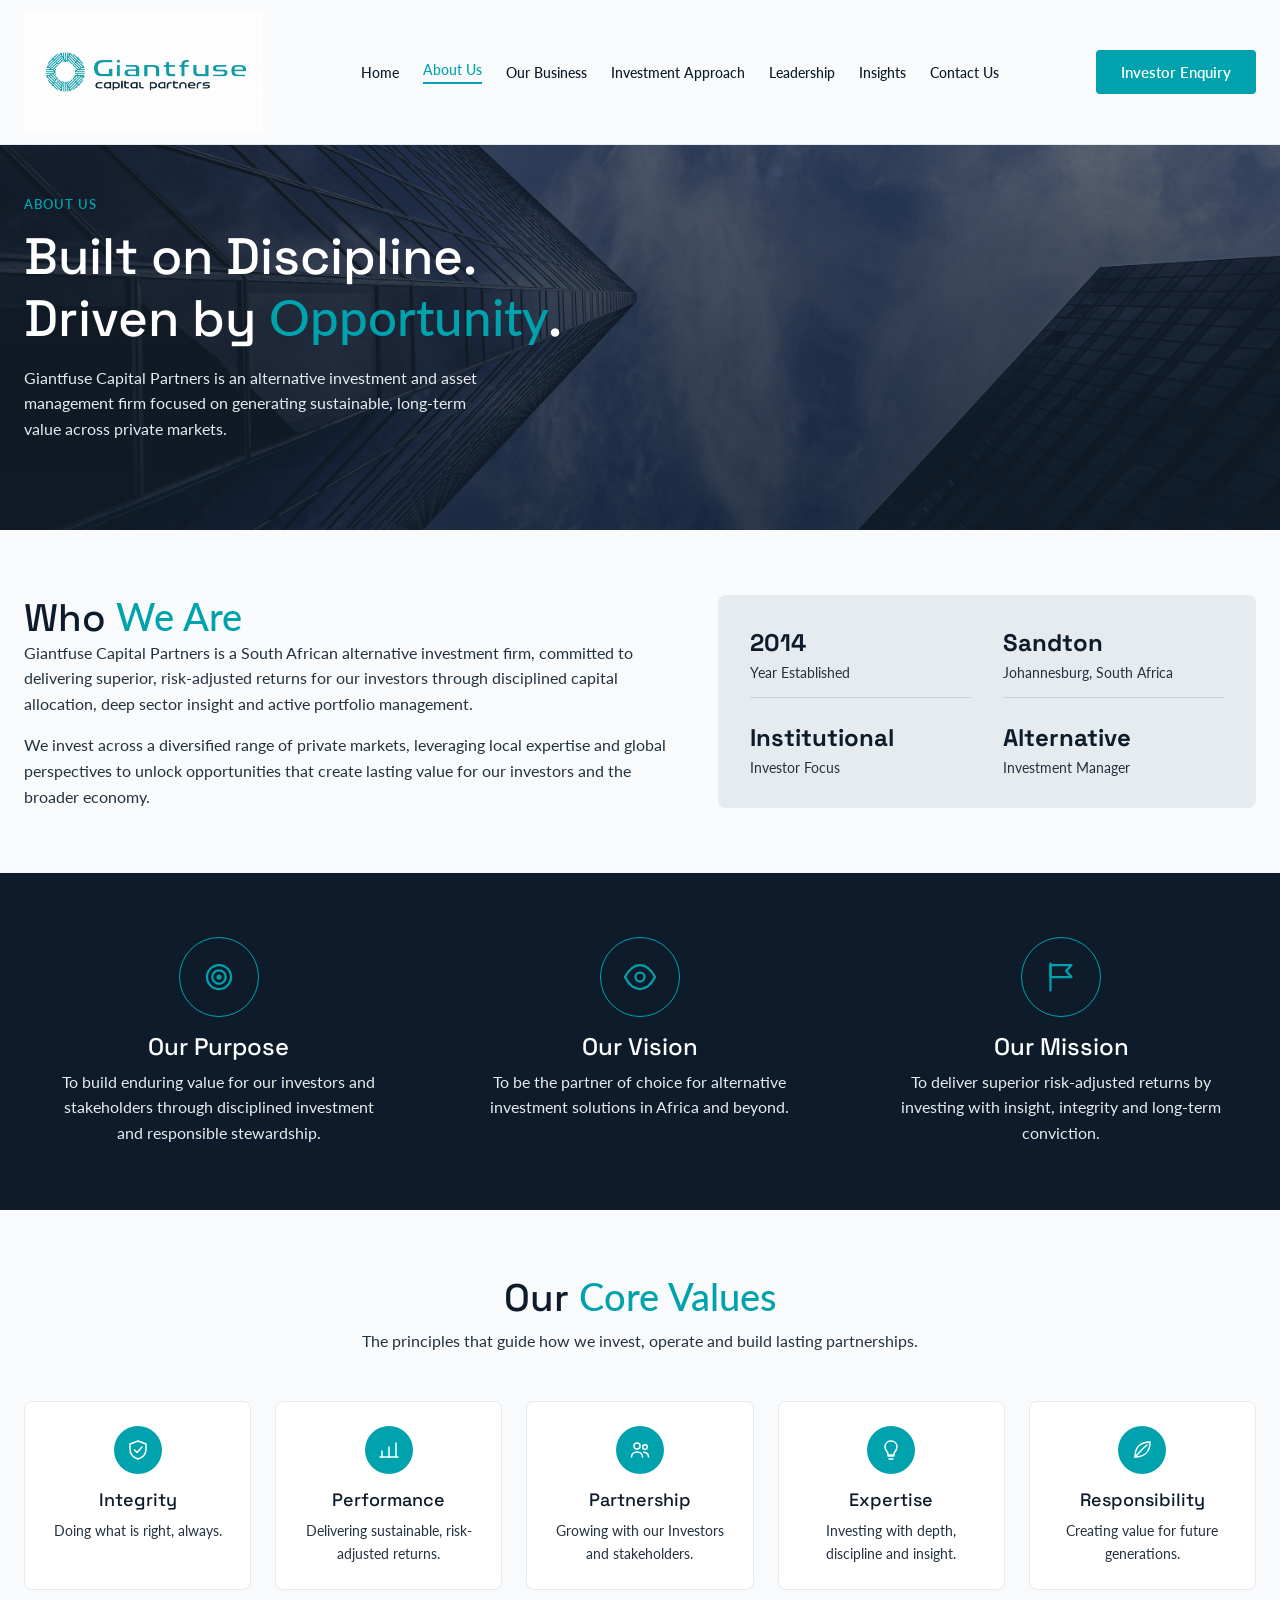
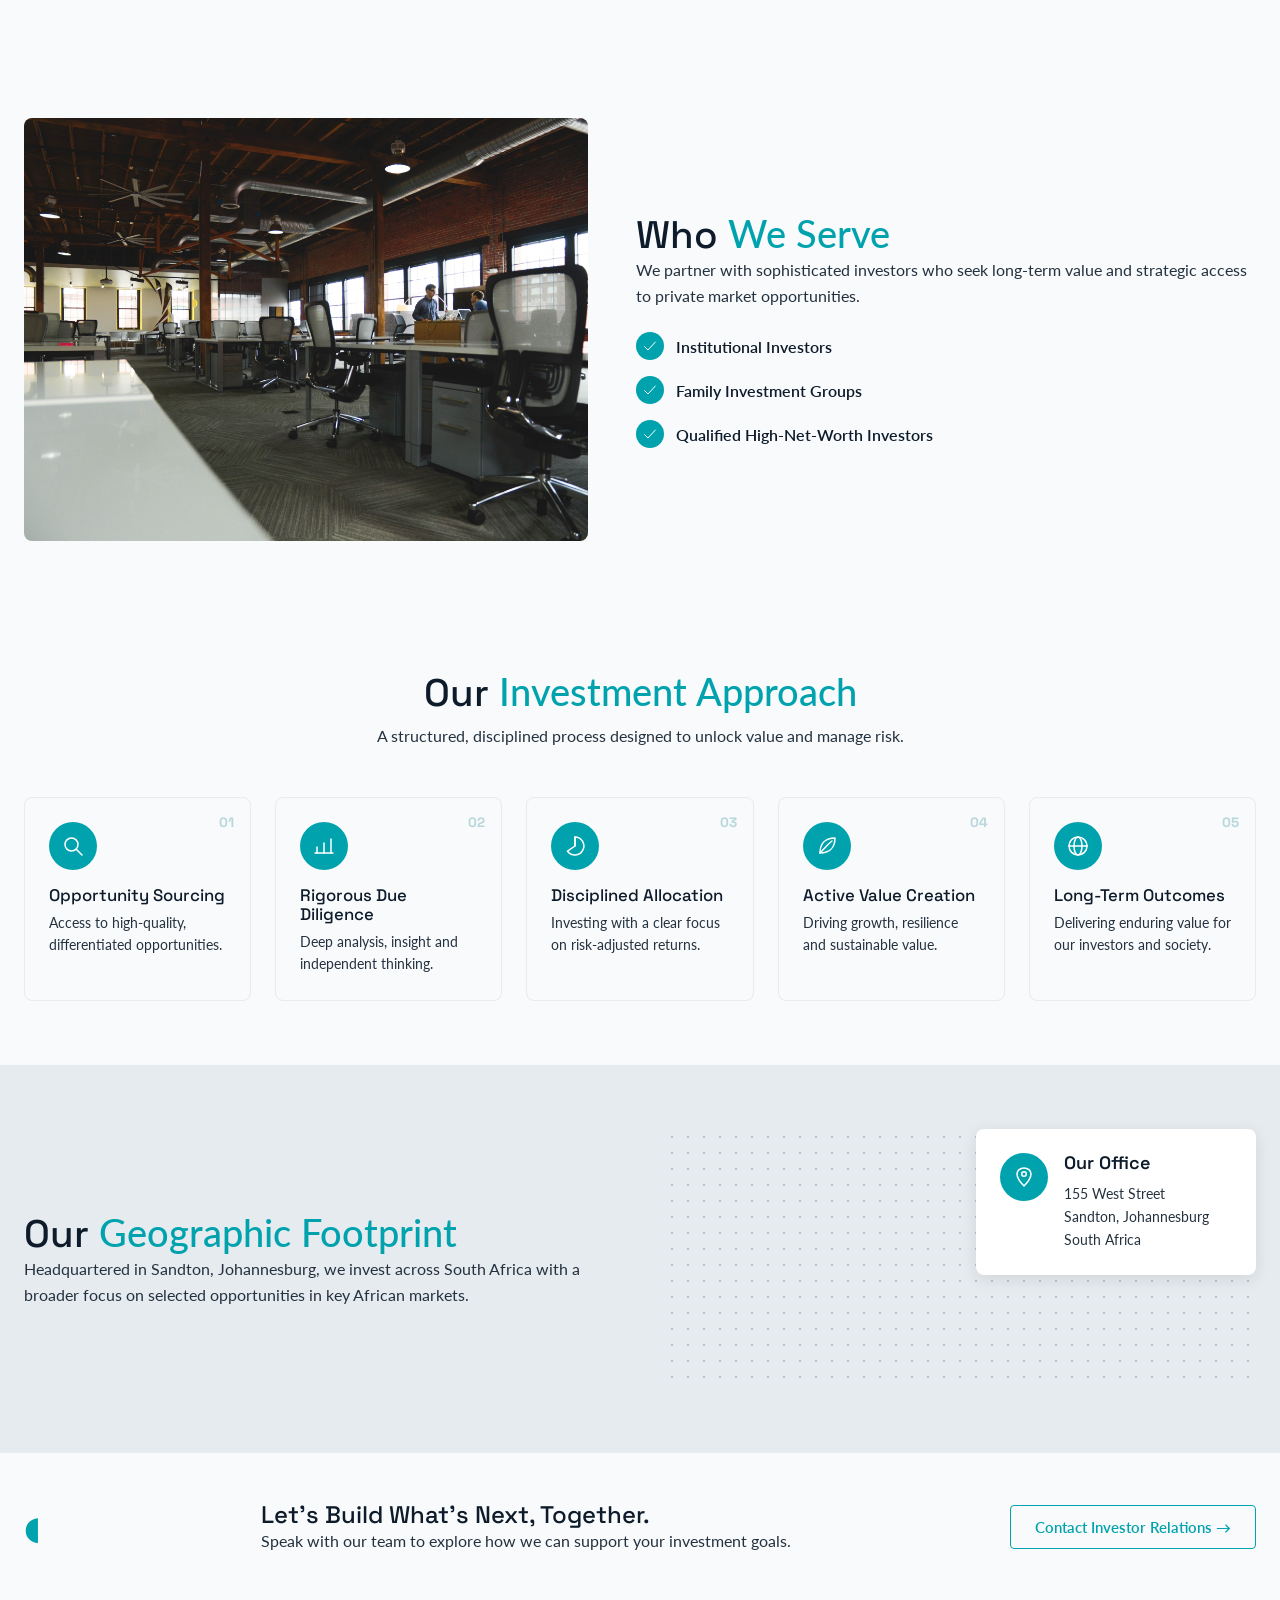
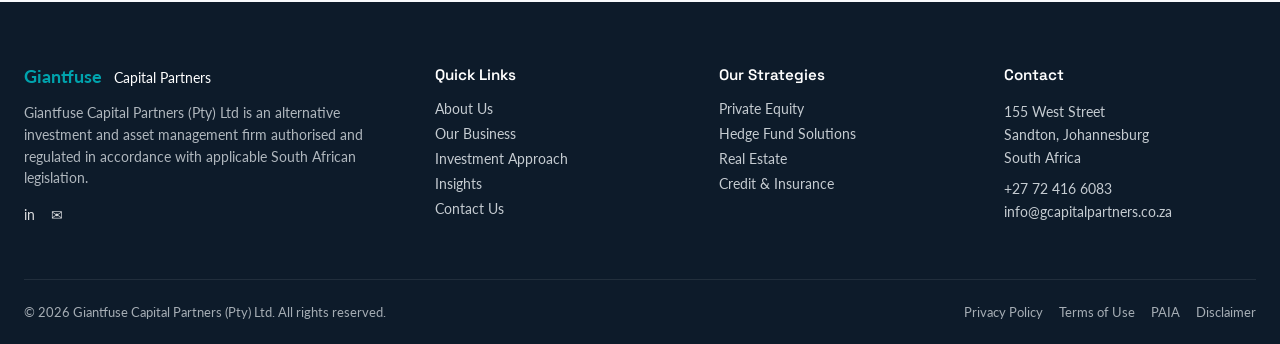
==== about.html @ a6eea16d "feat: add favicon to Home and About pages Uses the existing brand icon mark (docs/assets/favicon.png" ====
<!doctype html>
<html lang="en">
<head>
  <meta charset="UTF-8">
  <meta name="viewport" content="width=device-width, initial-scale=1.0">
  <title>About Us | Giantfuse Capital Partners</title>
  <link rel="icon" type="image/png" href="assets/images/icons/favicon.png">
  <link rel="preconnect" href="https://fonts.googleapis.com">
  <link rel="preconnect" href="https://fonts.gstatic.com" crossorigin>
  <link href="https://fonts.googleapis.com/css2?family=Space+Grotesk:wght@400;500;600;700&family=Lato:wght@300;400;500;700&display=swap" rel="stylesheet">
  <link rel="stylesheet" href="assets/css/global.css">
  <link rel="stylesheet" href="assets/css/typography.css">
  <link rel="stylesheet" href="assets/css/navigation.css">
  <link rel="stylesheet" href="assets/css/footer.css">
  <link rel="stylesheet" href="assets/css/components.css">
  <link rel="stylesheet" href="assets/css/animationa.css">
  <link rel="stylesheet" href="assets/css/pages/about.css">
</head>
<body>
  <div data-include="navbar"></div>

  <section class="hero hero-banner" data-reveal>
    <div class="hero-media">
      <img src="assets/images/pexels-ekam-juneja-61080223-9516077.jpg" alt="Glass office towers viewed from below" loading="eager">
    </div>
    <div class="hero-overlay"></div>
    <div class="hero-copy">
      <span class="eyebrow">About Us</span>
      <h1>Built on Discipline.<br>Driven by <span class="text-teal">Opportunity</span>.</h1>
      <p>Giantfuse Capital Partners is an alternative investment and asset management firm focused on generating sustainable, long-term value across private markets.</p>
    </div>
  </section>

  <main>
    <section class="section" data-reveal>
      <div class="container about-who-we-are">
        <div>
          <h2>Who <span class="text-teal">We Are</span></h2>
          <p>Giantfuse Capital Partners is a South African alternative investment firm, committed to delivering superior, risk-adjusted returns for our investors through disciplined capital allocation, deep sector insight and active portfolio management.</p>
          <p>We invest across a diversified range of private markets, leveraging local expertise and global perspectives to unlock opportunities that create lasting value for our investors and the broader economy.</p>
        </div>
        <div class="stat-box">
          <div class="stat-box-item"><strong>2014</strong><span>Year Established</span></div>
          <div class="stat-box-item"><strong>Sandton</strong><span>Johannesburg, South Africa</span></div>
          <div class="stat-box-item"><strong>Institutional</strong><span>Investor Focus</span></div>
          <div class="stat-box-item"><strong>Alternative</strong><span>Investment Manager</span></div>
        </div>
      </div>
    </section>

    <section class="purpose-band" data-reveal>
      <div class="container purpose-grid">
        <div class="purpose-item">
          <div class="icon-badge icon-badge-outline"><svg viewBox="0 0 24 24" fill="none" stroke="currentColor" stroke-width="1.5" stroke-linecap="round" stroke-linejoin="round" aria-hidden="true"><circle cx="12" cy="12" r="8"/><circle cx="12" cy="12" r="4.5"/><circle cx="12" cy="12" r="1"/></svg></div>
          <h3>Our Purpose</h3>
          <p>To build enduring value for our investors and stakeholders through disciplined investment and responsible stewardship.</p>
        </div>
        <div class="purpose-item">
          <div class="icon-badge icon-badge-outline"><svg viewBox="0 0 24 24" fill="none" stroke="currentColor" stroke-width="1.5" stroke-linecap="round" stroke-linejoin="round" aria-hidden="true"><path d="M2 12 C5 6 9 4 12 4 C15 4 19 6 22 12 C19 18 15 20 12 20 C9 20 5 18 2 12 Z"/><circle cx="12" cy="12" r="3"/></svg></div>
          <h3>Our Vision</h3>
          <p>To be the partner of choice for alternative investment solutions in Africa and beyond.</p>
        </div>
        <div class="purpose-item">
          <div class="icon-badge icon-badge-outline"><svg viewBox="0 0 24 24" fill="none" stroke="currentColor" stroke-width="1.5" stroke-linecap="round" stroke-linejoin="round" aria-hidden="true"><line x1="5" y1="3" x2="5" y2="21"/><path d="M5 4 L19 4 L15.5 8 L19 12 L5 12 Z"/></svg></div>
          <h3>Our Mission</h3>
          <p>To deliver superior risk-adjusted returns by investing with insight, integrity and long-term conviction.</p>
        </div>
      </div>
    </section>

    <section class="section" data-reveal>
      <div class="container">
        <div class="section-heading">
          <h2>Our <span class="text-teal">Core Values</span></h2>
          <p>The principles that guide how we invest, operate and build lasting partnerships.</p>
        </div>
        <div class="grid-5">
          <div class="value-card">
            <div class="icon-badge"><svg viewBox="0 0 24 24" fill="none" stroke="currentColor" stroke-width="1.5" stroke-linecap="round" stroke-linejoin="round" aria-hidden="true"><path d="M12 3 L20 6 V11 C20 16 16.5 19.5 12 21 C7.5 19.5 4 16 4 11 V6 Z"/><path d="M8.5 12 L11 14.5 L16 9"/></svg></div>
            <h3>Integrity</h3>
            <p>Doing what is right, always.</p>
          </div>
          <div class="value-card">
            <div class="icon-badge"><svg viewBox="0 0 24 24" fill="none" stroke="currentColor" stroke-width="1.5" stroke-linecap="round" stroke-linejoin="round" aria-hidden="true"><line x1="5" y1="19" x2="5" y2="13"/><line x1="12" y1="19" x2="12" y2="9"/><line x1="19" y1="19" x2="19" y2="5"/><line x1="3" y1="19" x2="21" y2="19"/></svg></div>
            <h3>Performance</h3>
            <p>Delivering sustainable, risk-adjusted returns.</p>
          </div>
          <div class="value-card">
            <div class="icon-badge"><svg viewBox="0 0 24 24" fill="none" stroke="currentColor" stroke-width="1.5" stroke-linecap="round" stroke-linejoin="round" aria-hidden="true"><circle cx="9" cy="8" r="3"/><path d="M3.5 19c0-3 2.5-5 5.5-5s5.5 2 5.5 5"/><circle cx="17" cy="9" r="2.3"/><path d="M15.8 14.2c2.6.2 4.7 2.1 4.7 4.8"/></svg></div>
            <h3>Partnership</h3>
            <p>Growing with our Investors and stakeholders.</p>
          </div>
          <div class="value-card">
            <div class="icon-badge"><svg viewBox="0 0 24 24" fill="none" stroke="currentColor" stroke-width="1.5" stroke-linecap="round" stroke-linejoin="round" aria-hidden="true"><path d="M9 18 L15 18"/><path d="M10 21 L14 21"/><path d="M12 3 C8 3 6 6 6 9 C6 11.5 7.2 13 8.5 14.5 C9 15 9 16 9 17 L15 17 C15 16 15 15 15.5 14.5 C16.8 13 18 11.5 18 9 C18 6 16 3 12 3 Z"/></svg></div>
            <h3>Expertise</h3>
            <p>Investing with depth, discipline and insight.</p>
          </div>
          <div class="value-card">
            <div class="icon-badge"><svg viewBox="0 0 24 24" fill="none" stroke="currentColor" stroke-width="1.5" stroke-linecap="round" stroke-linejoin="round" aria-hidden="true"><path d="M5 19 C5 10 10 4 20 4 C20 14 14 19 5 19 Z"/><path d="M5 19 C9 15 12 11 17 7"/></svg></div>
            <h3>Responsibility</h3>
            <p>Creating value for future generations.</p>
          </div>
        </div>
      </div>
    </section>

    <section class="section" data-reveal>
      <div class="container about-who-we-serve">
        <div class="about-image">
          <img src="assets/images/office/pexels-startup-stock-photos-7070.jpg" alt="Boardroom overlooking the city skyline" loading="lazy">
        </div>
        <div>
          <h2>Who <span class="text-teal">We Serve</span></h2>
          <p>We partner with sophisticated investors who seek long-term value and strategic access to private market opportunities.</p>
          <ul class="checklist">
            <li><span class="icon-badge"><svg viewBox="0 0 24 24" fill="none" stroke="currentColor" stroke-width="1.5" stroke-linecap="round" stroke-linejoin="round" aria-hidden="true"><polyline points="4,13 9,18 20,6"/></svg></span>Institutional Investors</li>
            <li><span class="icon-badge"><svg viewBox="0 0 24 24" fill="none" stroke="currentColor" stroke-width="1.5" stroke-linecap="round" stroke-linejoin="round" aria-hidden="true"><polyline points="4,13 9,18 20,6"/></svg></span>Family Investment Groups</li>
            <li><span class="icon-badge"><svg viewBox="0 0 24 24" fill="none" stroke="currentColor" stroke-width="1.5" stroke-linecap="round" stroke-linejoin="round" aria-hidden="true"><polyline points="4,13 9,18 20,6"/></svg></span>Qualified High-Net-Worth Investors</li>
          </ul>
        </div>
      </div>
    </section>

    <section class="section" data-reveal>
      <div class="container">
        <div class="section-heading">
          <h2>Our <span class="text-teal">Investment Approach</span></h2>
          <p>A structured, disciplined process designed to unlock value and manage risk.</p>
        </div>
        <div class="grid-5">
          <div class="approach-step">
            <span class="approach-number">01</span>
            <div class="icon-badge"><svg viewBox="0 0 24 24" fill="none" stroke="currentColor" stroke-width="1.5" stroke-linecap="round" stroke-linejoin="round" aria-hidden="true"><circle cx="10.5" cy="10.5" r="6.5"/><line x1="15.5" y1="15.5" x2="21" y2="21"/></svg></div>
            <h3>Opportunity Sourcing</h3>
            <p>Access to high-quality, differentiated opportunities.</p>
          </div>
          <div class="approach-step">
            <span class="approach-number">02</span>
            <div class="icon-badge"><svg viewBox="0 0 24 24" fill="none" stroke="currentColor" stroke-width="1.5" stroke-linecap="round" stroke-linejoin="round" aria-hidden="true"><line x1="5" y1="19" x2="5" y2="13"/><line x1="12" y1="19" x2="12" y2="9"/><line x1="19" y1="19" x2="19" y2="5"/><line x1="3" y1="19" x2="21" y2="19"/></svg></div>
            <h3>Rigorous Due Diligence</h3>
            <p>Deep analysis, insight and independent thinking.</p>
          </div>
          <div class="approach-step">
            <span class="approach-number">03</span>
            <div class="icon-badge"><svg viewBox="0 0 24 24" fill="none" stroke="currentColor" stroke-width="1.5" stroke-linecap="round" stroke-linejoin="round" aria-hidden="true"><path d="M12 3 A9 9 0 1 1 4.5 17.2 L12 12 Z"/><line x1="12" y1="3" x2="12" y2="12"/></svg></div>
            <h3>Disciplined Allocation</h3>
            <p>Investing with a clear focus on risk-adjusted returns.</p>
          </div>
          <div class="approach-step">
            <span class="approach-number">04</span>
            <div class="icon-badge"><svg viewBox="0 0 24 24" fill="none" stroke="currentColor" stroke-width="1.5" stroke-linecap="round" stroke-linejoin="round" aria-hidden="true"><path d="M5 19 C5 10 10 4 20 4 C20 14 14 19 5 19 Z"/><path d="M5 19 C9 15 12 11 17 7"/></svg></div>
            <h3>Active Value Creation</h3>
            <p>Driving growth, resilience and sustainable value.</p>
          </div>
          <div class="approach-step">
            <span class="approach-number">05</span>
            <div class="icon-badge"><svg viewBox="0 0 24 24" fill="none" stroke="currentColor" stroke-width="1.5" stroke-linecap="round" stroke-linejoin="round" aria-hidden="true"><circle cx="12" cy="12" r="9"/><ellipse cx="12" cy="12" rx="4" ry="9"/><line x1="3" y1="12" x2="21" y2="12"/></svg></div>
            <h3>Long-Term Outcomes</h3>
            <p>Delivering enduring value for our investors and society.</p>
          </div>
        </div>
      </div>
    </section>

    <section class="section geo-footprint" data-reveal>
      <div class="container geo-grid">
        <div>
          <h2>Our <span class="text-teal">Geographic Footprint</span></h2>
          <p>Headquartered in Sandton, Johannesburg, we invest across South Africa with a broader focus on selected opportunities in key African markets.</p>
        </div>
        <div class="geo-visual">
          <div class="geo-dots" aria-hidden="true"></div>
          <div class="office-card">
            <div class="icon-badge"><svg viewBox="0 0 24 24" fill="none" stroke="currentColor" stroke-width="1.5" stroke-linecap="round" stroke-linejoin="round" aria-hidden="true"><path d="M12 21 C12 21 5 14 5 9 C5 5.5 8.1 3 12 3 C15.9 3 19 5.5 19 9 C19 14 12 21 12 21 Z"/><circle cx="12" cy="9" r="2.3"/></svg></div>
            <div>
              <h4>Our Office</h4>
              <p>155 West Street<br>Sandton, Johannesburg<br>South Africa</p>
            </div>
          </div>
        </div>
      </div>
    </section>

    <section class="closing-cta" data-reveal>
      <div class="container closing-cta-inner">
        <div class="closing-cta-mark">&#9686;</div>
        <div>
          <h3>Let's Build What's Next, Together.</h3>
          <p>Speak with our team to explore how we can support your investment goals.</p>
        </div>
        <a href="contact.html" class="btn btn-outline">Contact Investor Relations &rarr;</a>
      </div>
    </section>
  </main>

  <div data-include="footer"></div>

  <script src="assets/js/counters.js"></script>
  <script src="assets/js/scroll-effects.js"></script>
  <script src="assets/js/navigation.js"></script>
  <script src="assets/js/main.js"></script>
</body>
</html>
---- assets/css/global.css ----
:root {
  --color-teal: #00A3AD;
  --color-navy: #0D1B2A;
  --color-slate: #24323F;
  --color-light-gray: #E6EBEF;
  --color-off-white: #F8FAFC;
  --color-gold: #C8A961;
  --color-steel-teal: #5F7F8C;
  --color-sea-glass: #B7D7DB;
  --color-white: #FFFFFF;

  --space-4: 4px;
  --space-8: 8px;
  --space-12: 12px;
  --space-16: 16px;
  --space-24: 24px;
  --space-32: 32px;
  --space-48: 48px;
  --space-64: 64px;
  --space-96: 96px;

  --radius-sm: 4px;
  --radius-md: 8px;
  --radius-full: 999px;

  --navbar-height: 125px;
}

*, *::before, *::after { box-sizing: border-box; }
html, body { margin: 0; padding: 0; }
html {
  scrollbar-width: none;
  -ms-overflow-style: none;
}
html::-webkit-scrollbar { display: none; }
body {
  background: var(--color-off-white);
  color: var(--color-navy);
  -webkit-font-smoothing: antialiased;
  padding-top: var(--navbar-height);
}
img { max-width: 100%; display: block; }
a { color: inherit; text-decoration: none; }
ul { list-style: none; margin: 0; padding: 0; }
button { font: inherit; cursor: pointer; background: none; border: none; }

.container { max-width: 1280px; margin: 0 auto; padding: 0 var(--space-24); }
.section { padding: var(--space-64) 0; }
.text-teal { color: var(--color-teal); }
---- assets/css/typography.css ----
h1, h2, h3, h4 {
  font-family: 'Space Grotesk', sans-serif;
  color: var(--color-navy);
  line-height: 1.15;
  margin: 0;
  font-weight: 500;
}
body, p, a, li, button, input, textarea, span {
  font-family: 'Lato', sans-serif;
}
h1 { font-size: clamp(2.25rem, 4vw, 3.5rem); }
h2 { font-size: clamp(1.75rem, 3vw, 2.5rem); }
h3 { font-size: 1.5rem; }
h4 { font-size: 1.125rem; font-weight: 600; }
p {
  font-size: 1rem;
  line-height: 1.6;
  color: var(--color-slate);
  margin: 0;
}
.eyebrow {
  display: inline-block;
  font-size: 0.8rem;
  letter-spacing: 0.08em;
  text-transform: uppercase;
  color: var(--color-teal);
  font-weight: 600;
}
.section-heading { text-align: center; margin-bottom: var(--space-48); }
.section-heading h2 { margin-bottom: var(--space-8); }
.section-heading p { color: var(--color-slate); }
---- assets/css/navigation.css ----
.navbar {
  position: fixed;
  top: 0;
  left: 0;
  right: 0;
  z-index: 50;
  background: var(--color-off-white);
  border-bottom: 1px solid var(--color-light-gray);
  transition: box-shadow 0.2s ease;
}
.navbar.is-scrolled { box-shadow: 0 2px 8px rgba(13, 27, 42, 0.08); }
.navbar-inner {
  max-width: 1280px;
  margin: 0 auto;
  padding: var(--space-12) var(--space-24);
  display: flex;
  align-items: center;
  justify-content: space-between;
}
.navbar-logo { display: flex; align-items: center; }
.navbar-logo img { height: 120px; width: auto; }
.navbar-links { display: none; align-items: center; gap: var(--space-24); }
@media (min-width: 1025px) { .navbar-links { display: flex; } }
.navbar-links a { font-size: 0.9rem; font-weight: 500; color: var(--color-navy); }
.navbar-links a.active, .navbar-mobile-menu a.active { color: var(--color-teal); }
.navbar-links a.active { border-bottom: 2px solid var(--color-teal); padding-bottom: var(--space-4); }
.navbar-actions { display: flex; align-items: center; gap: var(--space-16); }
.navbar-cta { display: none; }
@media (min-width: 1025px) { .navbar-cta { display: inline-flex; } }
.navbar-toggle { display: inline-flex; font-size: 1.4rem; color: var(--color-navy); }
@media (min-width: 1025px) { .navbar-toggle { display: none; } }
.navbar-mobile-menu { display: none; flex-direction: column; gap: var(--space-16); padding: 0 var(--space-24) var(--space-24); }
.navbar-mobile-menu.is-open { display: flex; }
@media (min-width: 1025px) { .navbar-mobile-menu { display: none !important; } }
---- assets/css/footer.css ----
.site-footer { background: var(--color-navy); color: var(--color-light-gray); padding: var(--space-64) 0 var(--space-24); }
.footer-logo { font-weight: 700; color: var(--color-teal); font-size: 1.1rem; }
.footer-logo span { color: var(--color-white); font-weight: 400; font-size: 0.9rem; margin-left: var(--space-8); }
.footer-grid { display: grid; grid-template-columns: 1fr; gap: var(--space-32); margin-bottom: var(--space-48); }
@media (min-width: 641px) { .footer-grid { grid-template-columns: 1.5fr 1fr 1fr 1fr; } }
.footer-grid h4 { color: var(--color-white); margin-bottom: var(--space-16); font-size: 0.95rem; }
.footer-grid a { display: block; color: var(--color-light-gray); font-size: 0.9rem; margin-bottom: var(--space-8); opacity: 0.85; }
.footer-grid a:hover { color: var(--color-teal); opacity: 1; }
.footer-legal-blurb { font-size: 0.85rem; opacity: 0.75; margin-top: var(--space-16); line-height: 1.6; color: var(--color-light-gray); }
.footer-contact-line { font-size: 0.9rem; opacity: 0.85; color: var(--color-light-gray); margin-bottom: var(--space-8); }
.footer-social { display: flex; gap: var(--space-16); margin-top: var(--space-16); }
.footer-social a { color: var(--color-white); }
.footer-bottom {
  border-top: 1px solid rgba(255, 255, 255, 0.12);
  padding-top: var(--space-24);
  display: flex;
  flex-direction: column;
  gap: var(--space-12);
  font-size: 0.8rem;
  opacity: 0.7;
}
@media (min-width: 641px) { .footer-bottom { flex-direction: row; justify-content: space-between; } }
.footer-bottom-links { display: flex; gap: var(--space-16); flex-wrap: wrap; }
---- assets/css/components.css ----
.btn {
  display: inline-flex;
  align-items: center;
  gap: var(--space-8);
  padding: var(--space-12) var(--space-24);
  border-radius: var(--radius-sm);
  font-weight: 600;
  font-size: 0.95rem;
  border: 1.5px solid transparent;
  transition: background-color 0.2s ease, color 0.2s ease, border-color 0.2s ease;
}
.btn-solid { background: var(--color-teal); color: var(--color-white); }
.btn-solid:hover { background: #00848c; }
.btn-outline { background: transparent; border-color: var(--color-teal); color: var(--color-teal); }
.btn-outline:hover { background: var(--color-teal); color: var(--color-white); }

.icon-badge {
  width: 48px;
  height: 48px;
  border-radius: var(--radius-full);
  background: var(--color-teal);
  color: var(--color-white);
  display: flex;
  align-items: center;
  justify-content: center;
  flex-shrink: 0;
}
.icon-badge svg { width: 24px; height: 24px; }

.card {
  background: var(--color-white);
  border-radius: var(--radius-md);
  overflow: hidden;
  box-shadow: 0 1px 3px rgba(13, 27, 42, 0.08);
}
.card-media {
  height: 160px;
  background: linear-gradient(135deg, var(--color-sea-glass), var(--color-steel-teal));
  display: flex;
  align-items: center;
  justify-content: center;
  color: var(--color-white);
  font-size: 0.75rem;
  letter-spacing: 0.05em;
  text-transform: uppercase;
  text-align: center;
  padding: var(--space-8);
}
.card-body { padding: var(--space-24); }
.strategy-card .icon-badge { margin-top: -32px; border: 3px solid var(--color-white); }
.card h3 { margin: var(--space-16) 0 var(--space-8); }
.card p { margin-bottom: var(--space-16); font-size: 0.9rem; }
.card-link { color: var(--color-teal); font-weight: 600; font-size: 0.9rem; }

.grid-4 { display: grid; grid-template-columns: 1fr; gap: var(--space-24); }
@media (min-width: 641px) { .grid-4 { grid-template-columns: repeat(2, 1fr); } }
@media (min-width: 1025px) { .grid-4 { grid-template-columns: repeat(4, 1fr); } }

.icon-badge-outline { background: transparent; color: var(--color-teal); border: 1.5px solid var(--color-teal); }
.stat-tile { text-align: center; display: flex; flex-direction: column; align-items: center; }
.stat-tile .stat-value { font-family: 'Space Grotesk', sans-serif; font-size: 2rem; color: var(--color-navy); margin-top: var(--space-16); }
.stat-tile .stat-label { font-size: 0.85rem; color: var(--color-slate); margin-top: var(--space-4); }
.stats-disclaimer { text-align: center; font-size: 0.8rem; color: var(--color-slate); opacity: 0.75; margin-top: var(--space-32); }

.grid-5 { display: grid; grid-template-columns: repeat(2, 1fr); gap: var(--space-24); }
@media (min-width: 641px) { .grid-5 { grid-template-columns: repeat(3, 1fr); } }
@media (min-width: 1025px) { .grid-5 { grid-template-columns: repeat(5, 1fr); } }

.insight-card .card-media { background: linear-gradient(135deg, var(--color-navy), var(--color-steel-teal)); height: 140px; }
.insight-card .meta { font-size: 0.8rem; color: var(--color-slate); margin: var(--space-8) 0; }

.grid-3 { display: grid; grid-template-columns: 1fr; gap: var(--space-24); }
@media (min-width: 641px) { .grid-3 { grid-template-columns: repeat(3, 1fr); } }

.section-heading-row { display: flex; justify-content: space-between; align-items: baseline; text-align: left; margin-bottom: var(--space-48); }
.section-heading-row h2 { margin-bottom: 0; }
---- assets/css/animationa.css ----
[data-reveal] {
  opacity: 0;
  transform: translateY(16px);
  transition: opacity 0.6s ease, transform 0.6s ease;
}
[data-reveal].is-revealed {
  opacity: 1;
  transform: translateY(0);
}
@media (prefers-reduced-motion: reduce) {
  [data-reveal] {
    opacity: 1;
    transform: none;
    transition: none;
  }
}
---- assets/css/pages/about.css ----
.hero {
  position: relative;
  min-height: 100vh;
  min-height: 100svh;
  margin-top: calc(-1 * var(--navbar-height));
  padding-top: calc(var(--navbar-height) + var(--space-48));
  display: flex;
  align-items: center;
  overflow: hidden;
}
.hero-media { position: absolute; inset: 0; z-index: 0; }
.hero-media img { width: 100%; height: 100%; object-fit: cover; }
.hero-overlay {
  position: absolute;
  inset: 0;
  z-index: 1;
  background: linear-gradient(rgba(13, 27, 42, 0.55), rgba(13, 27, 42, 0.78));
}
.hero-copy {
  position: relative;
  z-index: 2;
  max-width: 1280px;
  width: 100%;
  margin: 0 auto;
  padding: 0 var(--space-24) var(--space-64);
}
.hero h1 { margin-bottom: var(--space-16); color: var(--color-white); }
.hero p { max-width: 480px; margin-bottom: var(--space-24); color: var(--color-light-gray); }
.hero .eyebrow { margin-bottom: var(--space-16); }

.hero-banner {
  min-height: 480px;
  padding-bottom: var(--space-32);
}
.hero-banner .hero-copy { padding-bottom: var(--space-32); }

.about-who-we-are { display: grid; grid-template-columns: 1fr; gap: var(--space-32); align-items: center; }
@media (min-width: 1025px) { .about-who-we-are { grid-template-columns: 1.2fr 1fr; gap: var(--space-48); } }
.about-who-we-are p { margin-bottom: var(--space-16); }
.about-who-we-are p:last-child { margin-bottom: 0; }

.stat-box {
  background: var(--color-light-gray);
  border-radius: var(--radius-md);
  padding: var(--space-32);
  display: grid;
  grid-template-columns: 1fr 1fr;
  gap: var(--space-24) var(--space-32);
}
.stat-box-item { padding-bottom: var(--space-16); border-bottom: 1px solid rgba(13, 27, 42, 0.12); }
.stat-box-item:nth-child(3), .stat-box-item:nth-child(4) { border-bottom: none; padding-bottom: 0; }
.stat-box-item strong { display: block; font-family: 'Space Grotesk', sans-serif; font-size: 1.5rem; color: var(--color-navy); margin-bottom: var(--space-4); }
.stat-box-item span { font-size: 0.85rem; color: var(--color-slate); }

.purpose-band { background: var(--color-navy); padding: var(--space-64) 0; }
.purpose-grid { display: grid; grid-template-columns: 1fr; gap: var(--space-32); text-align: center; }
@media (min-width: 641px) { .purpose-grid { grid-template-columns: repeat(3, 1fr); } }
.purpose-item .icon-badge { width: 80px; height: 80px; margin: 0 auto var(--space-16); }
.purpose-item .icon-badge svg { width: 36px; height: 36px; }
.purpose-item h3 { color: var(--color-white); margin-bottom: var(--space-8); }
.purpose-item p { color: var(--color-light-gray); max-width: 320px; margin: 0 auto; }

.value-card { background: var(--color-white); border: 1px solid var(--color-light-gray); border-radius: var(--radius-md); padding: var(--space-24); text-align: center; }
.value-card .icon-badge { margin: 0 auto var(--space-16); }
.value-card h3 { font-size: 1.125rem; margin-bottom: var(--space-8); }
.value-card p { font-size: 0.9rem; }

.about-who-we-serve { display: grid; grid-template-columns: 1fr; gap: var(--space-32); align-items: center; }
@media (min-width: 1025px) { .about-who-we-serve { grid-template-columns: 1fr 1.1fr; gap: var(--space-48); } }
.about-image { border-radius: var(--radius-md); overflow: hidden; aspect-ratio: 4 / 3; }
.about-image img { width: 100%; height: 100%; object-fit: cover; }
.checklist { display: flex; flex-direction: column; gap: var(--space-16); margin-top: var(--space-24); }
.checklist li { display: flex; align-items: center; gap: var(--space-12); font-weight: 600; color: var(--color-navy); }
.checklist .icon-badge { width: 28px; height: 28px; }
.checklist .icon-badge svg { width: 16px; height: 16px; }

.approach-step { background: var(--color-off-white); border: 1px solid var(--color-light-gray); border-radius: var(--radius-md); padding: var(--space-24); position: relative; }
.approach-number { position: absolute; top: var(--space-16); right: var(--space-16); font-family: 'Space Grotesk', sans-serif; font-size: 0.85rem; font-weight: 700; color: var(--color-sea-glass); }
.approach-step .icon-badge { margin-bottom: var(--space-16); }
.approach-step h3 { font-size: 1.05rem; margin-bottom: var(--space-8); }
.approach-step p { font-size: 0.85rem; }

.geo-footprint { background: var(--color-light-gray); }
.geo-grid { display: grid; grid-template-columns: 1fr; gap: var(--space-32); align-items: center; }
@media (min-width: 1025px) { .geo-grid { grid-template-columns: 1fr 1fr; gap: var(--space-48); } }
.geo-visual { position: relative; min-height: 260px; }
.geo-dots {
  position: absolute;
  inset: 0;
  border-radius: var(--radius-md);
  background-image: radial-gradient(var(--color-steel-teal) 1.5px, transparent 1.5px);
  background-size: 16px 16px;
  opacity: 0.35;
}
.office-card {
  position: relative;
  z-index: 1;
  max-width: 280px;
  margin-left: auto;
  background: var(--color-white);
  border-radius: var(--radius-md);
  box-shadow: 0 4px 16px rgba(13, 27, 42, 0.1);
  padding: var(--space-24);
  display: flex;
  gap: var(--space-16);
  align-items: flex-start;
}
.office-card h4 { margin-bottom: var(--space-8); }
.office-card p { font-size: 0.9rem; }

.closing-cta { padding: var(--space-48) 0; }
.closing-cta-inner {
  display: flex;
  flex-direction: column;
  gap: var(--space-16);
  align-items: flex-start;
}
@media (min-width: 1025px) {
  .closing-cta-inner { flex-direction: row; align-items: center; justify-content: space-between; }
}
.closing-cta-mark { font-size: 2rem; color: var(--color-teal); }
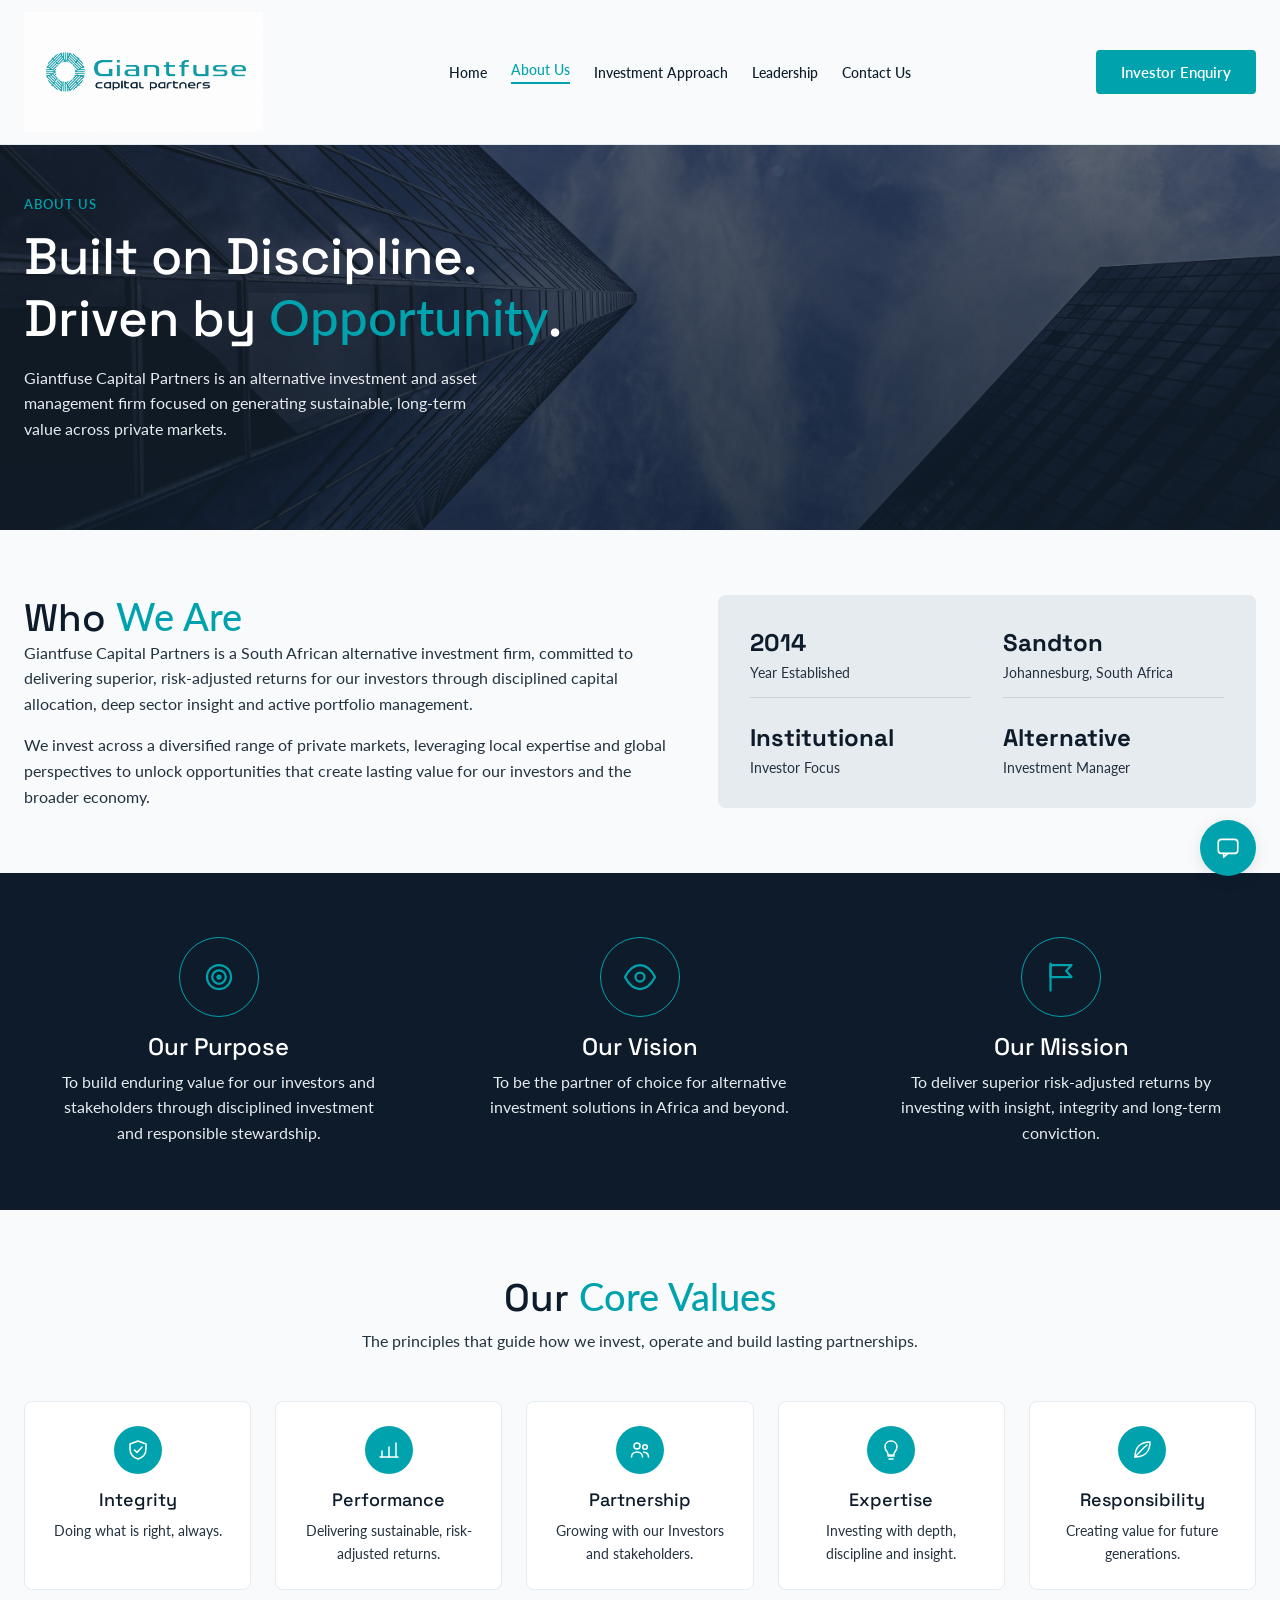
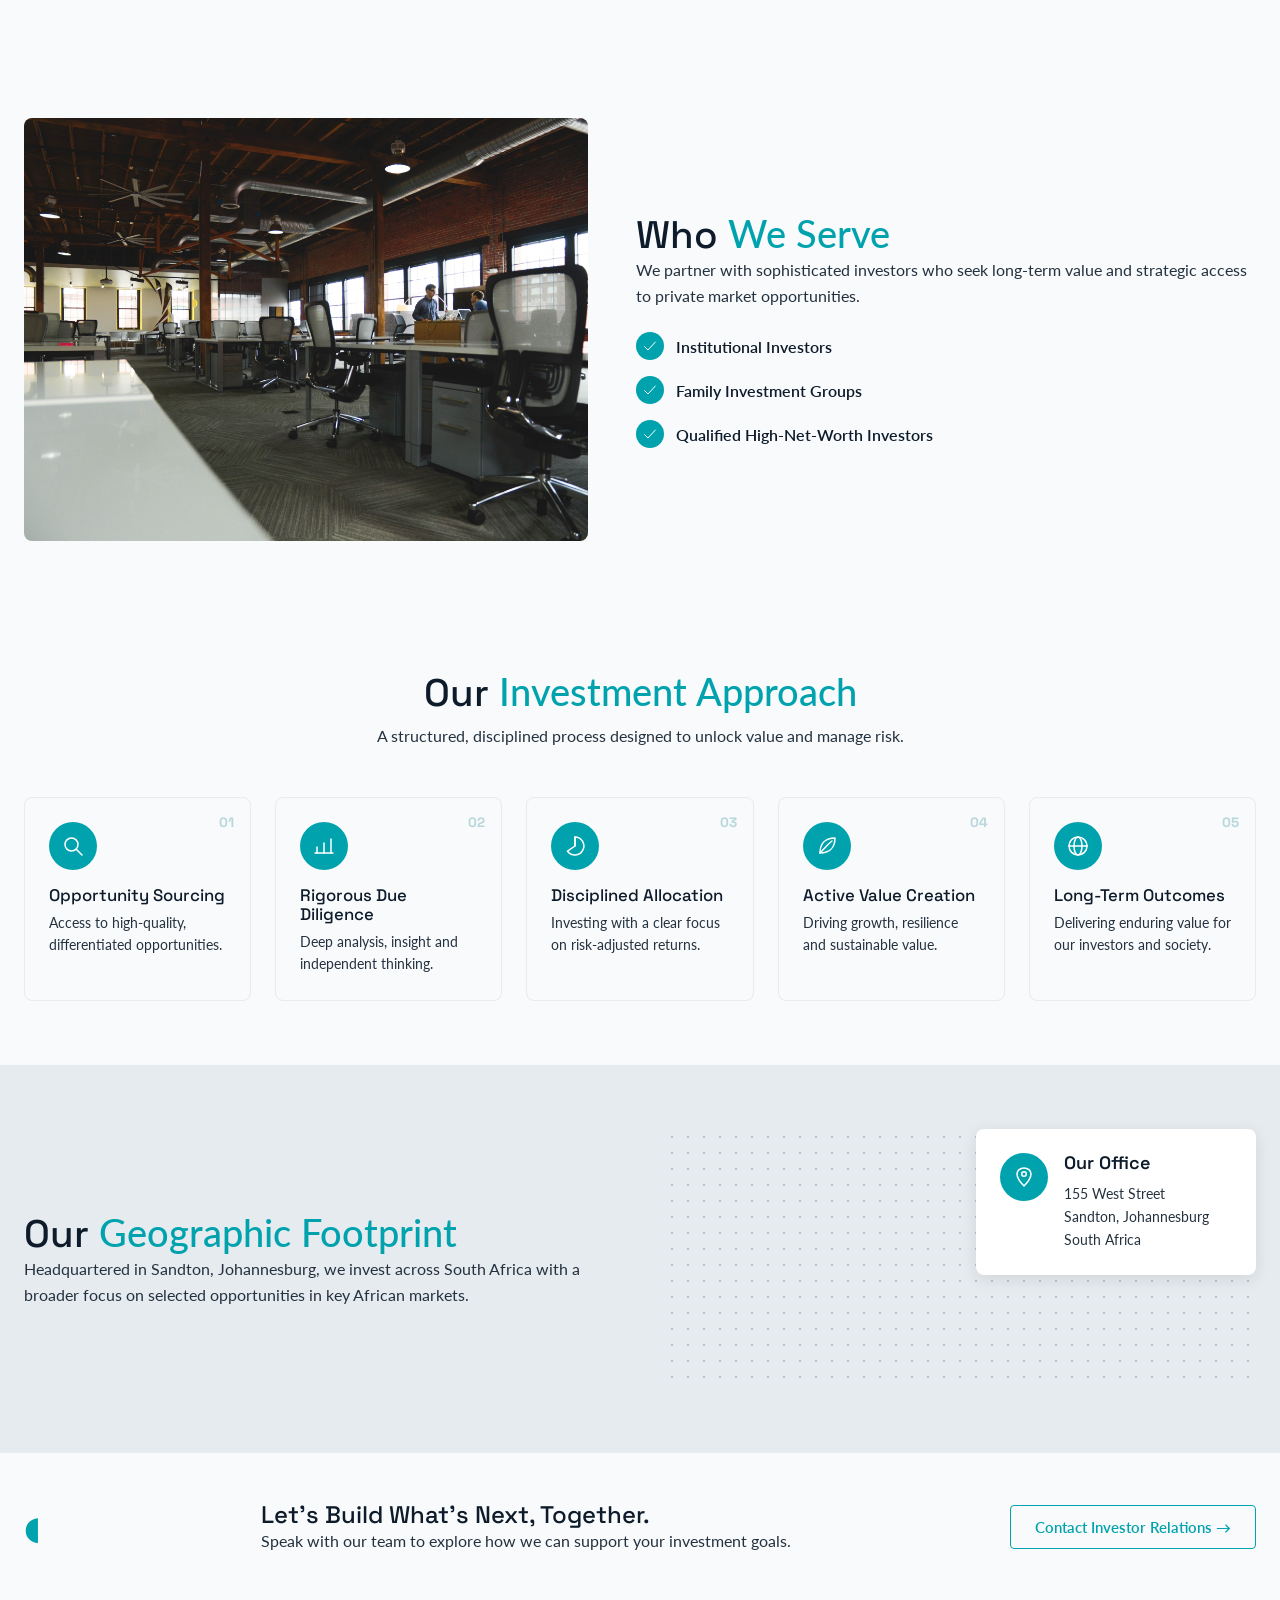
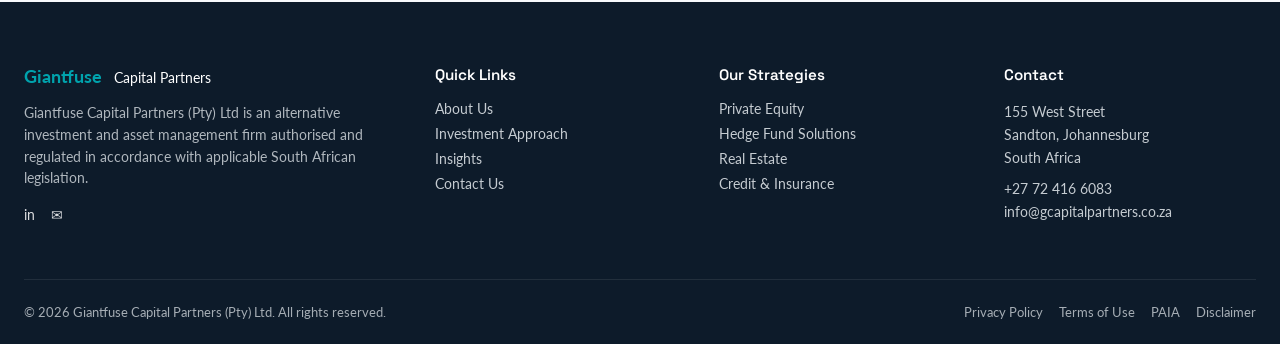
==== commit 5c8dfc66: "feat: wire Atlas widget into About, Strategies, Leadership, and Contact pages Co-Authored-By: Claude" ====
--- a/about.html
+++ b/about.html
@@ -14,6 +14,8 @@
   <link rel="stylesheet" href="assets/css/footer.css">
   <link rel="stylesheet" href="assets/css/components.css">
   <link rel="stylesheet" href="assets/css/animationa.css">
+  <link rel="stylesheet" href="assets/css/shared-sections.css">
+  <link rel="stylesheet" href="assets/css/atlas-widget.css">
   <link rel="stylesheet" href="assets/css/pages/about.css">
 </head>
 <body>
@@ -194,10 +196,12 @@
   </main>
 
   <div data-include="footer"></div>
+  <div data-include="atlas-widget"></div>
 
   <script src="assets/js/counters.js"></script>
   <script src="assets/js/scroll-effects.js"></script>
   <script src="assets/js/navigation.js"></script>
   <script src="assets/js/main.js"></script>
+  <script src="assets/js/atlas-widget.js"></script>
 </body>
 </html>
--- a/assets/css/navigation.css
+++ b/assets/css/navigation.css
@@ -22,13 +22,55 @@
 .navbar-links { display: none; align-items: center; gap: var(--space-24); }
 @media (min-width: 1025px) { .navbar-links { display: flex; } }
 .navbar-links a { font-size: 0.9rem; font-weight: 500; color: var(--color-navy); }
-.navbar-links a.active, .navbar-mobile-menu a.active { color: var(--color-teal); }
+.navbar-links a.active, .navbar-mobile-links a.active { color: var(--color-teal); }
 .navbar-links a.active { border-bottom: 2px solid var(--color-teal); padding-bottom: var(--space-4); }
 .navbar-actions { display: flex; align-items: center; gap: var(--space-16); }
-.navbar-cta { display: none; }
-@media (min-width: 1025px) { .navbar-cta { display: inline-flex; } }
-.navbar-toggle { display: inline-flex; font-size: 1.4rem; color: var(--color-navy); }
+.navbar-actions .navbar-cta { display: none; }
+@media (min-width: 1025px) { .navbar-actions .navbar-cta { display: inline-flex; } }
+.navbar-toggle { display: inline-flex; position: relative; z-index: 202; font-size: 1.4rem; color: var(--color-navy); }
 @media (min-width: 1025px) { .navbar-toggle { display: none; } }
-.navbar-mobile-menu { display: none; flex-direction: column; gap: var(--space-16); padding: 0 var(--space-24) var(--space-24); }
-.navbar-mobile-menu.is-open { display: flex; }
+
+/* z-index 200/201/202 (backdrop/panel/toggle) assumes nothing persistent on the page
+   exceeds the navbar's own z-index: 50 context — e.g. the Home preloader (z-index: 9999)
+   is safe because it's gone (opacity: 0, pointer-events: none) before this can open. If a
+   future sticky/fixed element needs a higher z-index than the navbar, this range may need
+   to move too. */
+.navbar-backdrop {
+  position: fixed;
+  inset: 0;
+  z-index: 200;
+  background: rgba(13, 27, 42, 0.6);
+  opacity: 0;
+  visibility: hidden;
+  transition: opacity 0.3s ease, visibility 0.3s ease;
+}
+.navbar-backdrop.is-open { opacity: 1; visibility: visible; }
+@media (min-width: 1025px) { .navbar-backdrop { display: none !important; } }
+
+.navbar-mobile-menu {
+  position: fixed;
+  top: 0;
+  right: 0;
+  bottom: 0;
+  z-index: 201;
+  width: 85%;
+  max-width: 340px;
+  background: var(--color-navy);
+  display: flex;
+  flex-direction: column;
+  padding: calc(var(--navbar-height) + var(--space-24)) var(--space-24) var(--space-24);
+  overflow-y: auto;
+  transform: translateX(100%);
+  visibility: hidden;
+  transition: transform 0.3s ease, visibility 0.3s ease;
+}
+.navbar-mobile-menu.is-open { transform: translateX(0); visibility: visible; }
 @media (min-width: 1025px) { .navbar-mobile-menu { display: none !important; } }
+
+.navbar-mobile-cta { justify-content: center; width: 100%; }
+.navbar-mobile-divider { height: 1px; background: rgba(255, 255, 255, 0.12); margin: var(--space-24) 0; }
+.navbar-mobile-links { display: flex; flex-direction: column; gap: var(--space-16); }
+.navbar-mobile-links a { font-size: 1rem; font-weight: 500; color: var(--color-light-gray); padding: var(--space-8) 0; }
+
+body.nav-open { overflow: hidden; }
+@media (min-width: 1025px) { body.nav-open { overflow: auto; } }
--- a/assets/css/components.css
+++ b/assets/css/components.css
@@ -74,3 +74,8 @@
 
 .section-heading-row { display: flex; justify-content: space-between; align-items: baseline; text-align: left; margin-bottom: var(--space-48); }
 .section-heading-row h2 { margin-bottom: 0; }
+
+.checklist { display: flex; flex-direction: column; gap: var(--space-16); margin-top: var(--space-24); }
+.checklist li { display: flex; align-items: center; gap: var(--space-12); font-weight: 600; color: var(--color-navy); }
+.checklist .icon-badge { width: 28px; height: 28px; }
+.checklist .icon-badge svg { width: 16px; height: 16px; }
--- a/assets/css/shared-sections.css
+++ b/assets/css/shared-sections.css
@@ -0,0 +1,48 @@
+.hero {
+  position: relative;
+  min-height: 100vh;
+  min-height: 100svh;
+  margin-top: calc(-1 * var(--navbar-height));
+  padding-top: calc(var(--navbar-height) + var(--space-48));
+  display: flex;
+  align-items: center;
+  overflow: hidden;
+}
+.hero-media { position: absolute; inset: 0; z-index: 0; }
+.hero-media img { width: 100%; height: 100%; object-fit: cover; }
+.hero-overlay {
+  position: absolute;
+  inset: 0;
+  z-index: 1;
+  background: linear-gradient(rgba(13, 27, 42, 0.55), rgba(13, 27, 42, 0.78));
+}
+.hero-copy {
+  position: relative;
+  z-index: 2;
+  max-width: 1280px;
+  width: 100%;
+  margin: 0 auto;
+  padding: 0 var(--space-24) var(--space-64);
+}
+.hero h1 { margin-bottom: var(--space-16); color: var(--color-white); }
+.hero p { max-width: 480px; margin-bottom: var(--space-24); color: var(--color-light-gray); }
+.hero .eyebrow { margin-bottom: var(--space-16); }
+.hero-actions { display: flex; flex-wrap: wrap; gap: var(--space-16); }
+
+.hero-banner {
+  min-height: 480px;
+  padding-bottom: var(--space-32);
+}
+.hero-banner .hero-copy { padding-bottom: var(--space-32); }
+
+.closing-cta { padding: var(--space-48) 0; }
+.closing-cta-inner {
+  display: flex;
+  flex-direction: column;
+  gap: var(--space-16);
+  align-items: flex-start;
+}
+@media (min-width: 1025px) {
+  .closing-cta-inner { flex-direction: row; align-items: center; justify-content: space-between; }
+}
+.closing-cta-mark { font-size: 2rem; color: var(--color-teal); }
--- a/assets/css/atlas-widget.css
+++ b/assets/css/atlas-widget.css
@@ -0,0 +1,92 @@
+.atlas-widget { position: fixed; z-index: 150; bottom: 24px; right: 24px; }
+
+.atlas-launcher {
+  width: 56px;
+  height: 56px;
+  border-radius: var(--radius-full);
+  background: var(--color-teal);
+  color: var(--color-white);
+  display: flex;
+  align-items: center;
+  justify-content: center;
+  box-shadow: 0 4px 16px rgba(13, 27, 42, 0.1);
+}
+.atlas-launcher svg { width: 26px; height: 26px; }
+
+.atlas-panel {
+  position: fixed;
+  bottom: 92px;
+  right: 24px;
+  width: 360px;
+  height: 480px;
+  background: var(--color-white);
+  border-radius: var(--radius-md);
+  box-shadow: 0 4px 16px rgba(13, 27, 42, 0.1);
+  display: flex;
+  flex-direction: column;
+  overflow: hidden;
+  opacity: 0;
+  visibility: hidden;
+  transform: translateY(12px);
+  transition: opacity 0.25s ease, transform 0.25s ease, visibility 0.25s ease;
+}
+.atlas-panel.is-open { opacity: 1; visibility: visible; transform: translateY(0); }
+
+@media (max-width: 640px) {
+  .atlas-panel { inset: var(--space-16); bottom: var(--space-16); width: auto; height: auto; }
+}
+
+.atlas-panel-header {
+  display: flex;
+  align-items: center;
+  justify-content: space-between;
+  padding: var(--space-16);
+  border-bottom: 1px solid var(--color-light-gray);
+  flex-shrink: 0;
+}
+.atlas-panel-header strong { display: block; color: var(--color-navy); }
+.atlas-panel-header span { font-size: 0.8rem; color: var(--color-slate); }
+.atlas-close { color: var(--color-slate); width: 28px; height: 28px; display: flex; align-items: center; justify-content: center; }
+.atlas-close svg { width: 18px; height: 18px; }
+
+.atlas-messages { flex: 1; overflow-y: auto; padding: var(--space-16); display: flex; flex-direction: column; gap: var(--space-12); }
+
+.atlas-message { max-width: 85%; padding: var(--space-8) var(--space-12); font-size: 0.9rem; line-height: 1.5; }
+.atlas-message a { color: inherit; text-decoration: underline; font-weight: 600; }
+.atlas-message-bot { align-self: flex-start; background: var(--color-light-gray); color: var(--color-navy); border-radius: var(--radius-md) var(--radius-md) var(--radius-md) 0; }
+.atlas-message-user { align-self: flex-end; background: var(--color-teal); color: var(--color-white); border-radius: var(--radius-md) var(--radius-md) 0 var(--radius-md); }
+
+.atlas-typing { align-self: flex-start; background: var(--color-light-gray); border-radius: var(--radius-md) var(--radius-md) var(--radius-md) 0; padding: var(--space-8) var(--space-12); display: flex; gap: 4px; }
+.atlas-typing span { width: 6px; height: 6px; border-radius: var(--radius-full); background: var(--color-slate); opacity: 0.5; animation: atlas-typing-bounce 1s infinite; }
+.atlas-typing span:nth-child(2) { animation-delay: 0.15s; }
+.atlas-typing span:nth-child(3) { animation-delay: 0.3s; }
+@keyframes atlas-typing-bounce { 0%, 60%, 100% { transform: translateY(0); opacity: 0.5; } 30% { transform: translateY(-4px); opacity: 1; } }
+
+.atlas-input-row { display: flex; gap: var(--space-8); padding: var(--space-16); border-top: 1px solid var(--color-light-gray); flex-shrink: 0; }
+.atlas-input-row input {
+  flex: 1;
+  padding: var(--space-8) var(--space-12);
+  border: 1.5px solid var(--color-light-gray);
+  border-radius: var(--radius-sm);
+  font-family: 'Lato', sans-serif;
+  font-size: 0.9rem;
+  color: var(--color-navy);
+}
+.atlas-input-row input:focus { outline: none; border-color: var(--color-teal); }
+.atlas-send {
+  width: 36px;
+  height: 36px;
+  border-radius: var(--radius-full);
+  background: var(--color-teal);
+  color: var(--color-white);
+  display: flex;
+  align-items: center;
+  justify-content: center;
+  flex-shrink: 0;
+}
+.atlas-send svg { width: 16px; height: 16px; }
+
+@media (prefers-reduced-motion: reduce) {
+  .atlas-panel { transition: opacity 0.25s ease, visibility 0.25s ease; transform: none; }
+  .atlas-typing span { animation: none; }
+}
--- a/assets/css/pages/about.css
+++ b/assets/css/pages/about.css
@@ -1,39 +1,3 @@
-.hero {
-  position: relative;
-  min-height: 100vh;
-  min-height: 100svh;
-  margin-top: calc(-1 * var(--navbar-height));
-  padding-top: calc(var(--navbar-height) + var(--space-48));
-  display: flex;
-  align-items: center;
-  overflow: hidden;
-}
-.hero-media { position: absolute; inset: 0; z-index: 0; }
-.hero-media img { width: 100%; height: 100%; object-fit: cover; }
-.hero-overlay {
-  position: absolute;
-  inset: 0;
-  z-index: 1;
-  background: linear-gradient(rgba(13, 27, 42, 0.55), rgba(13, 27, 42, 0.78));
-}
-.hero-copy {
-  position: relative;
-  z-index: 2;
-  max-width: 1280px;
-  width: 100%;
-  margin: 0 auto;
-  padding: 0 var(--space-24) var(--space-64);
-}
-.hero h1 { margin-bottom: var(--space-16); color: var(--color-white); }
-.hero p { max-width: 480px; margin-bottom: var(--space-24); color: var(--color-light-gray); }
-.hero .eyebrow { margin-bottom: var(--space-16); }
-
-.hero-banner {
-  min-height: 480px;
-  padding-bottom: var(--space-32);
-}
-.hero-banner .hero-copy { padding-bottom: var(--space-32); }
-
 .about-who-we-are { display: grid; grid-template-columns: 1fr; gap: var(--space-32); align-items: center; }
 @media (min-width: 1025px) { .about-who-we-are { grid-template-columns: 1.2fr 1fr; gap: var(--space-48); } }
 .about-who-we-are p { margin-bottom: var(--space-16); }
@@ -69,10 +33,6 @@
 @media (min-width: 1025px) { .about-who-we-serve { grid-template-columns: 1fr 1.1fr; gap: var(--space-48); } }
 .about-image { border-radius: var(--radius-md); overflow: hidden; aspect-ratio: 4 / 3; }
 .about-image img { width: 100%; height: 100%; object-fit: cover; }
-.checklist { display: flex; flex-direction: column; gap: var(--space-16); margin-top: var(--space-24); }
-.checklist li { display: flex; align-items: center; gap: var(--space-12); font-weight: 600; color: var(--color-navy); }
-.checklist .icon-badge { width: 28px; height: 28px; }
-.checklist .icon-badge svg { width: 16px; height: 16px; }
 
 .approach-step { background: var(--color-off-white); border: 1px solid var(--color-light-gray); border-radius: var(--radius-md); padding: var(--space-24); position: relative; }
 .approach-number { position: absolute; top: var(--space-16); right: var(--space-16); font-family: 'Space Grotesk', sans-serif; font-size: 0.85rem; font-weight: 700; color: var(--color-sea-glass); }
@@ -107,15 +67,3 @@
 }
 .office-card h4 { margin-bottom: var(--space-8); }
 .office-card p { font-size: 0.9rem; }
-
-.closing-cta { padding: var(--space-48) 0; }
-.closing-cta-inner {
-  display: flex;
-  flex-direction: column;
-  gap: var(--space-16);
-  align-items: flex-start;
-}
-@media (min-width: 1025px) {
-  .closing-cta-inner { flex-direction: row; align-items: center; justify-content: space-between; }
-}
-.closing-cta-mark { font-size: 2rem; color: var(--color-teal); }
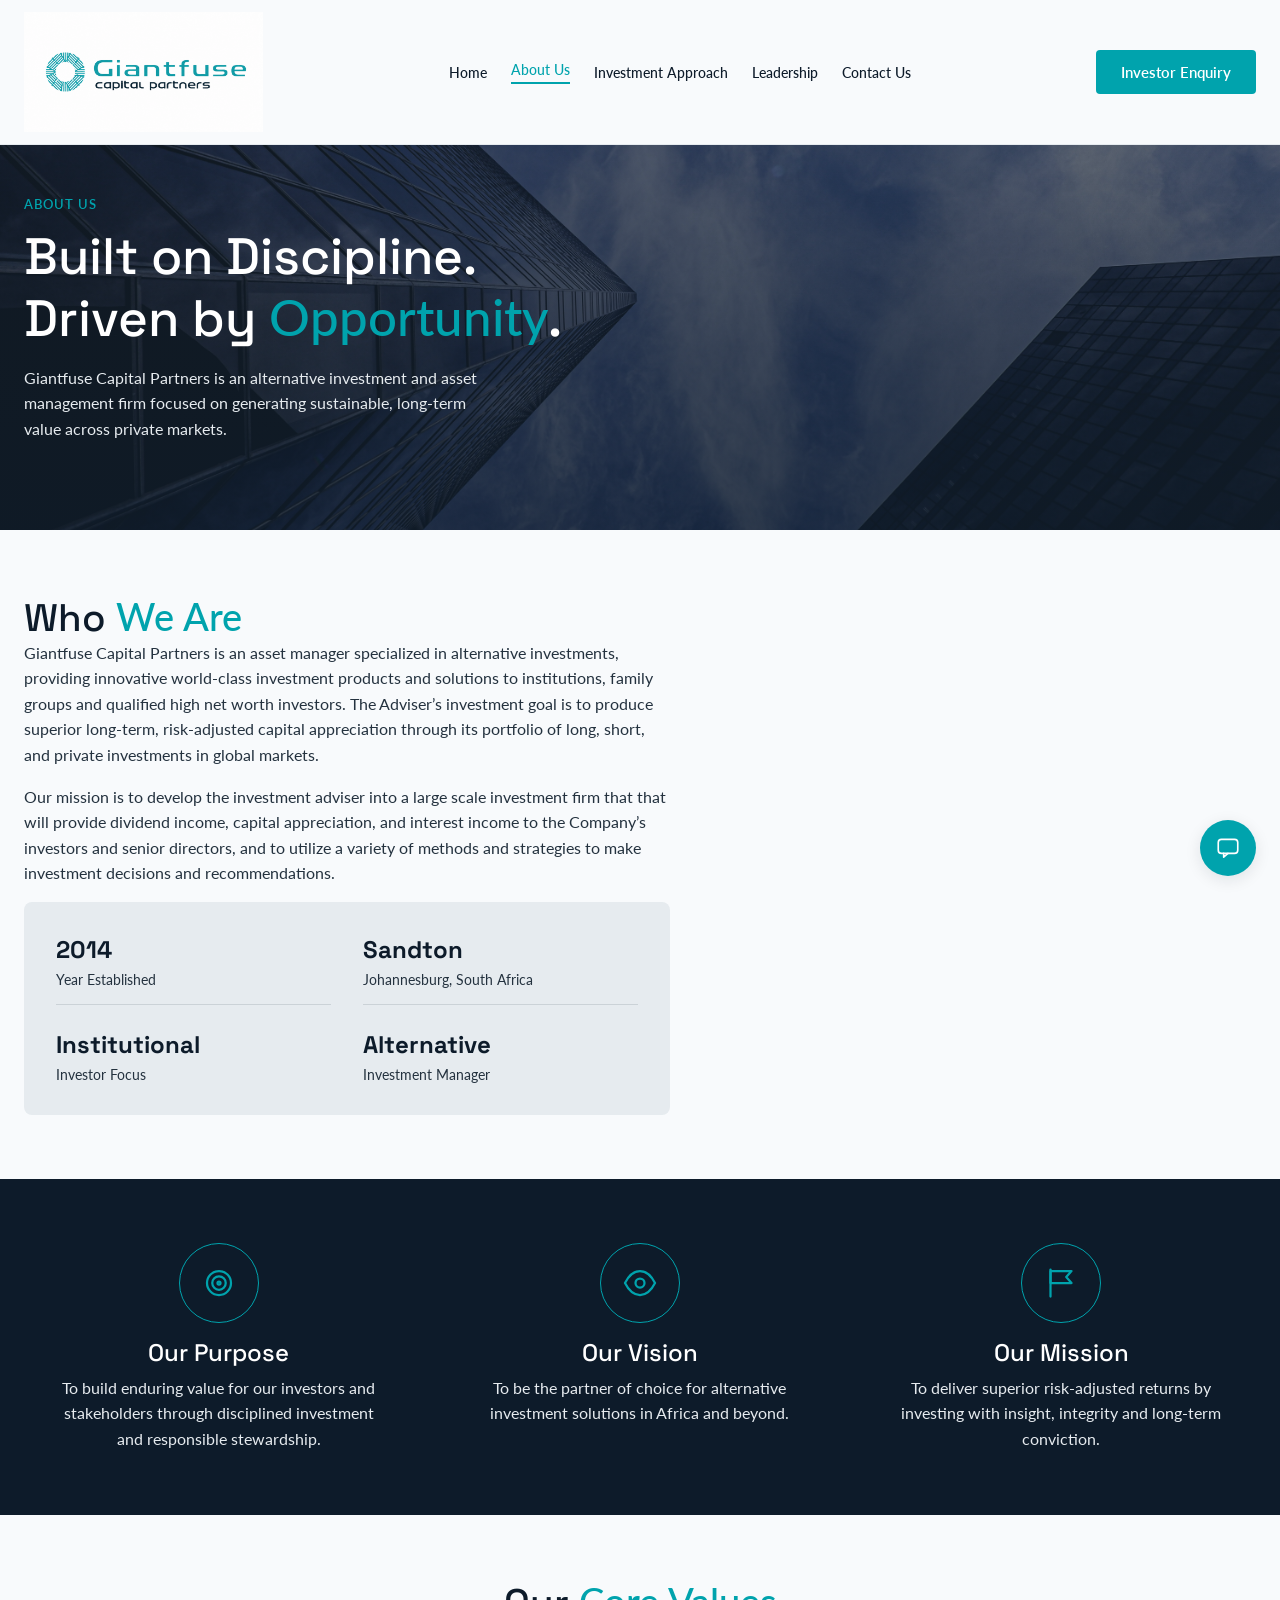
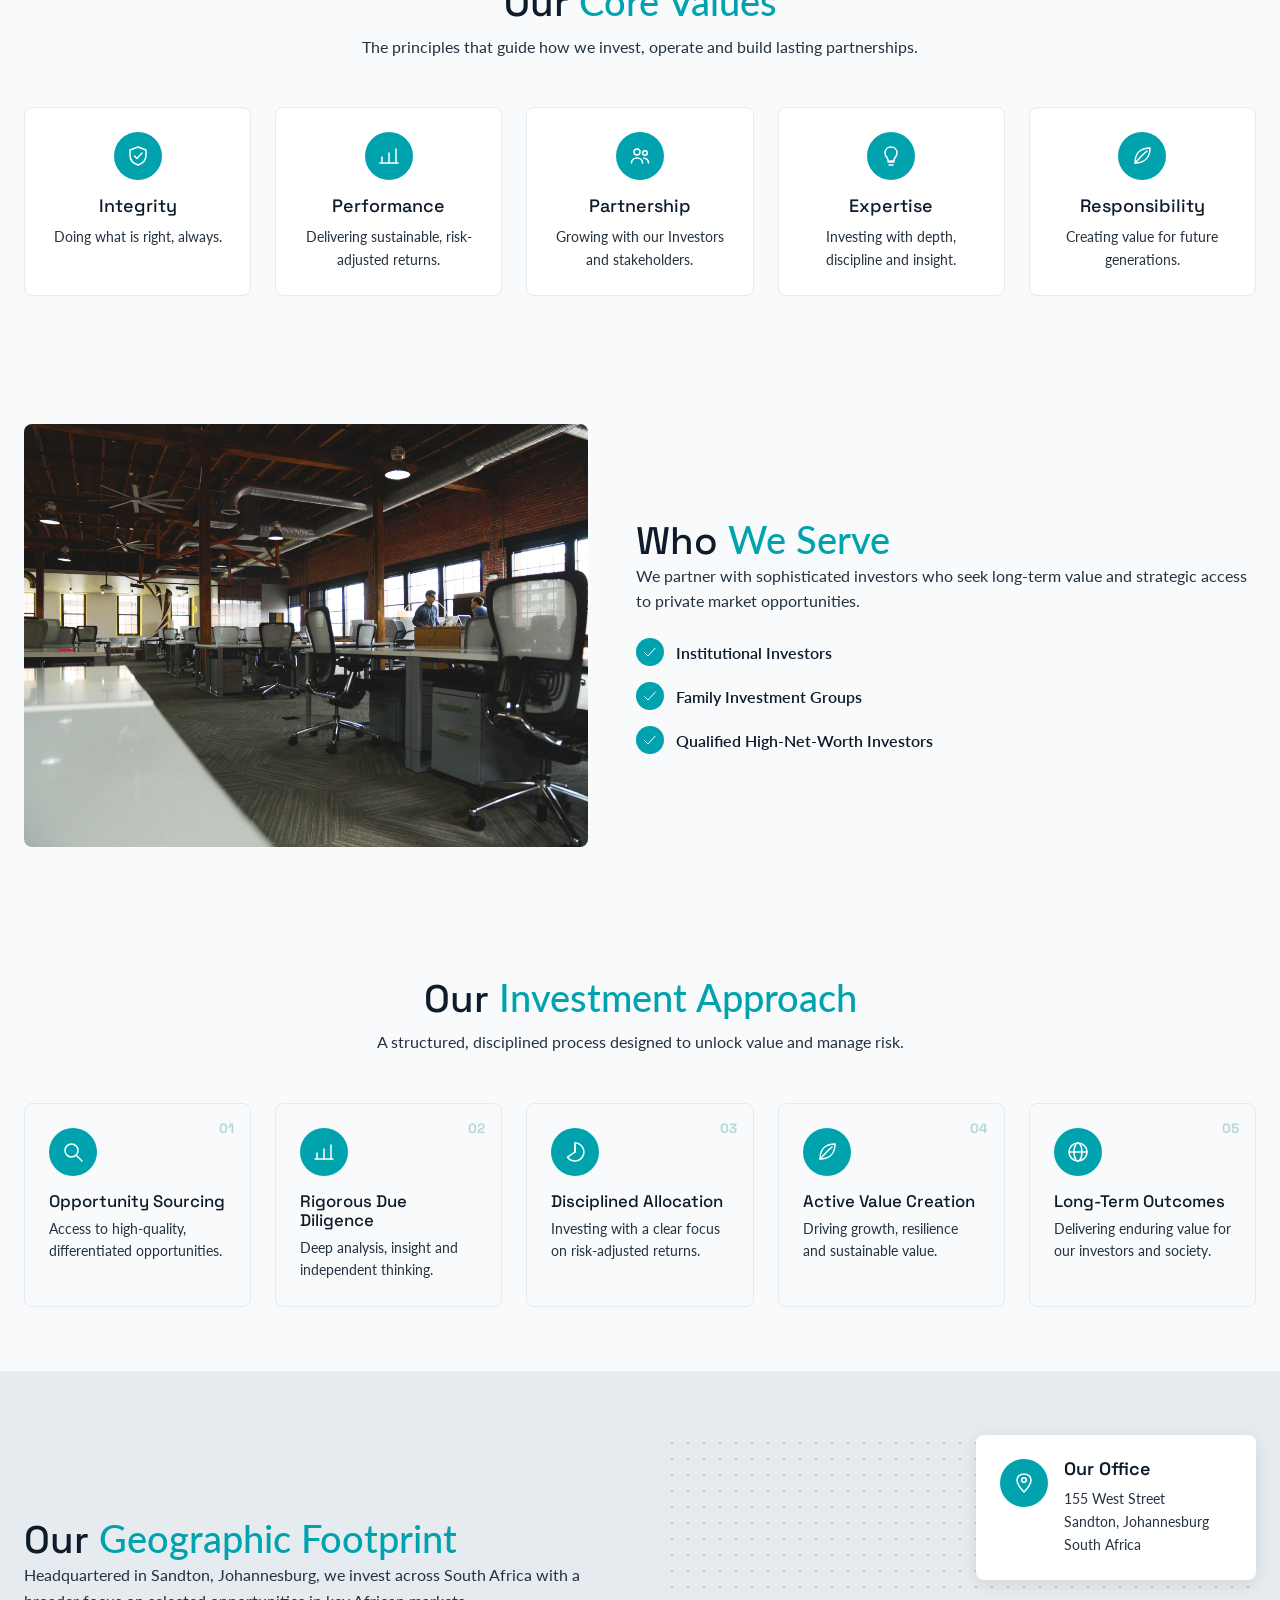
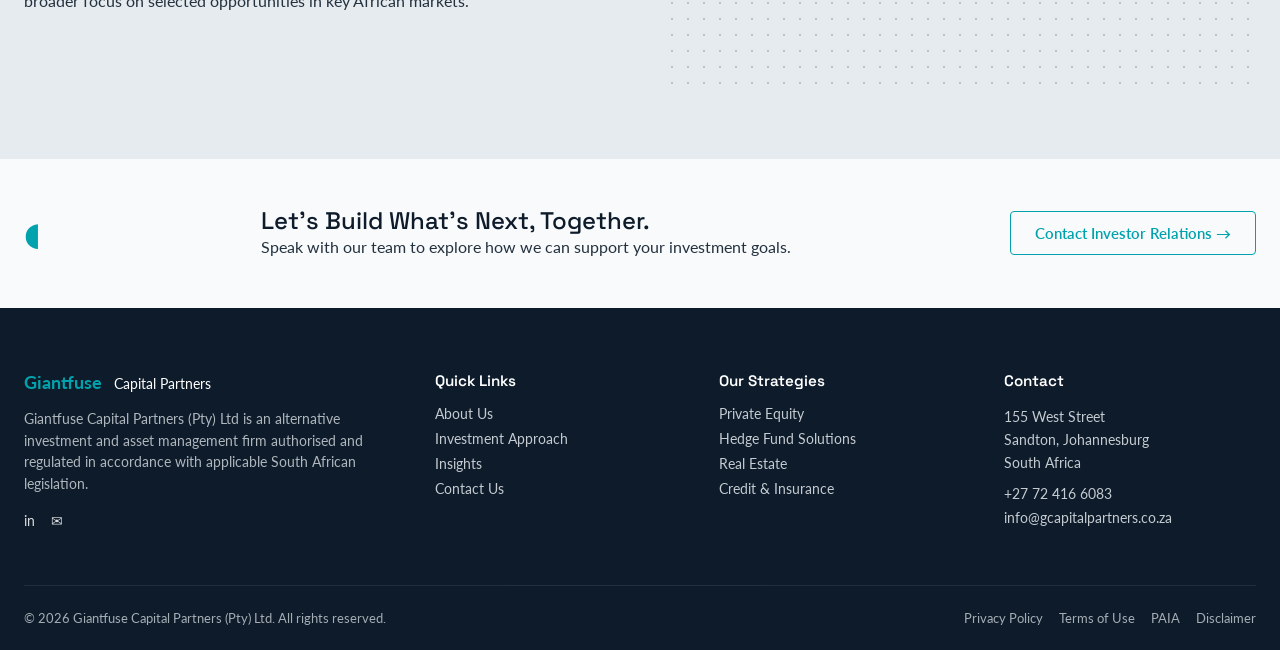
==== commit 8eb5de2f: "Revise company overview and mission in about.html Updated company description and mission statement " ====
--- a/about.html
+++ b/about.html
@@ -38,9 +38,8 @@
       <div class="container about-who-we-are">
         <div>
           <h2>Who <span class="text-teal">We Are</span></h2>
-          <p>Giantfuse Capital Partners is a South African alternative investment firm, committed to delivering superior, risk-adjusted returns for our investors through disciplined capital allocation, deep sector insight and active portfolio management.</p>
-          <p>We invest across a diversified range of private markets, leveraging local expertise and global perspectives to unlock opportunities that create lasting value for our investors and the broader economy.</p>
-        </div>
+          <p>Giantfuse Capital Partners is an asset manager specialized in alternative investments, providing innovative world-class investment products and solutions to institutions, family groups and qualified high net worth investors. The Adviser’s investment goal is to produce superior long-term, risk-adjusted capital appreciation through its portfolio of long, short, and private investments in global markets.</p>
+          <p>Our mission is to develop the investment adviser into a large scale investment firm that that will provide dividend income, capital appreciation, and interest income to the Company’s investors and senior directors, and to utilize a variety of methods and strategies to make investment decisions and recommendations.</p>
         <div class="stat-box">
           <div class="stat-box-item"><strong>2014</strong><span>Year Established</span></div>
           <div class="stat-box-item"><strong>Sandton</strong><span>Johannesburg, South Africa</span></div>
--- a/assets/css/atlas-widget.css
+++ b/assets/css/atlas-widget.css
@@ -46,8 +46,13 @@
 }
 .atlas-panel-header strong { display: block; color: var(--color-navy); }
 .atlas-panel-header span { font-size: 0.8rem; color: var(--color-slate); }
+.atlas-panel-header-actions { display: flex; align-items: center; gap: var(--space-8); }
 .atlas-close { color: var(--color-slate); width: 28px; height: 28px; display: flex; align-items: center; justify-content: center; }
 .atlas-close svg { width: 18px; height: 18px; }
+.atlas-voice-toggle { color: var(--color-slate); width: 28px; height: 28px; display: flex; align-items: center; justify-content: center; }
+.atlas-voice-toggle svg { width: 18px; height: 18px; }
+.atlas-voice-toggle[hidden] { display: none; }
+.atlas-voice-toggle svg[hidden] { display: none; }
 
 .atlas-messages { flex: 1; overflow-y: auto; padding: var(--space-16); display: flex; flex-direction: column; gap: var(--space-12); }
 
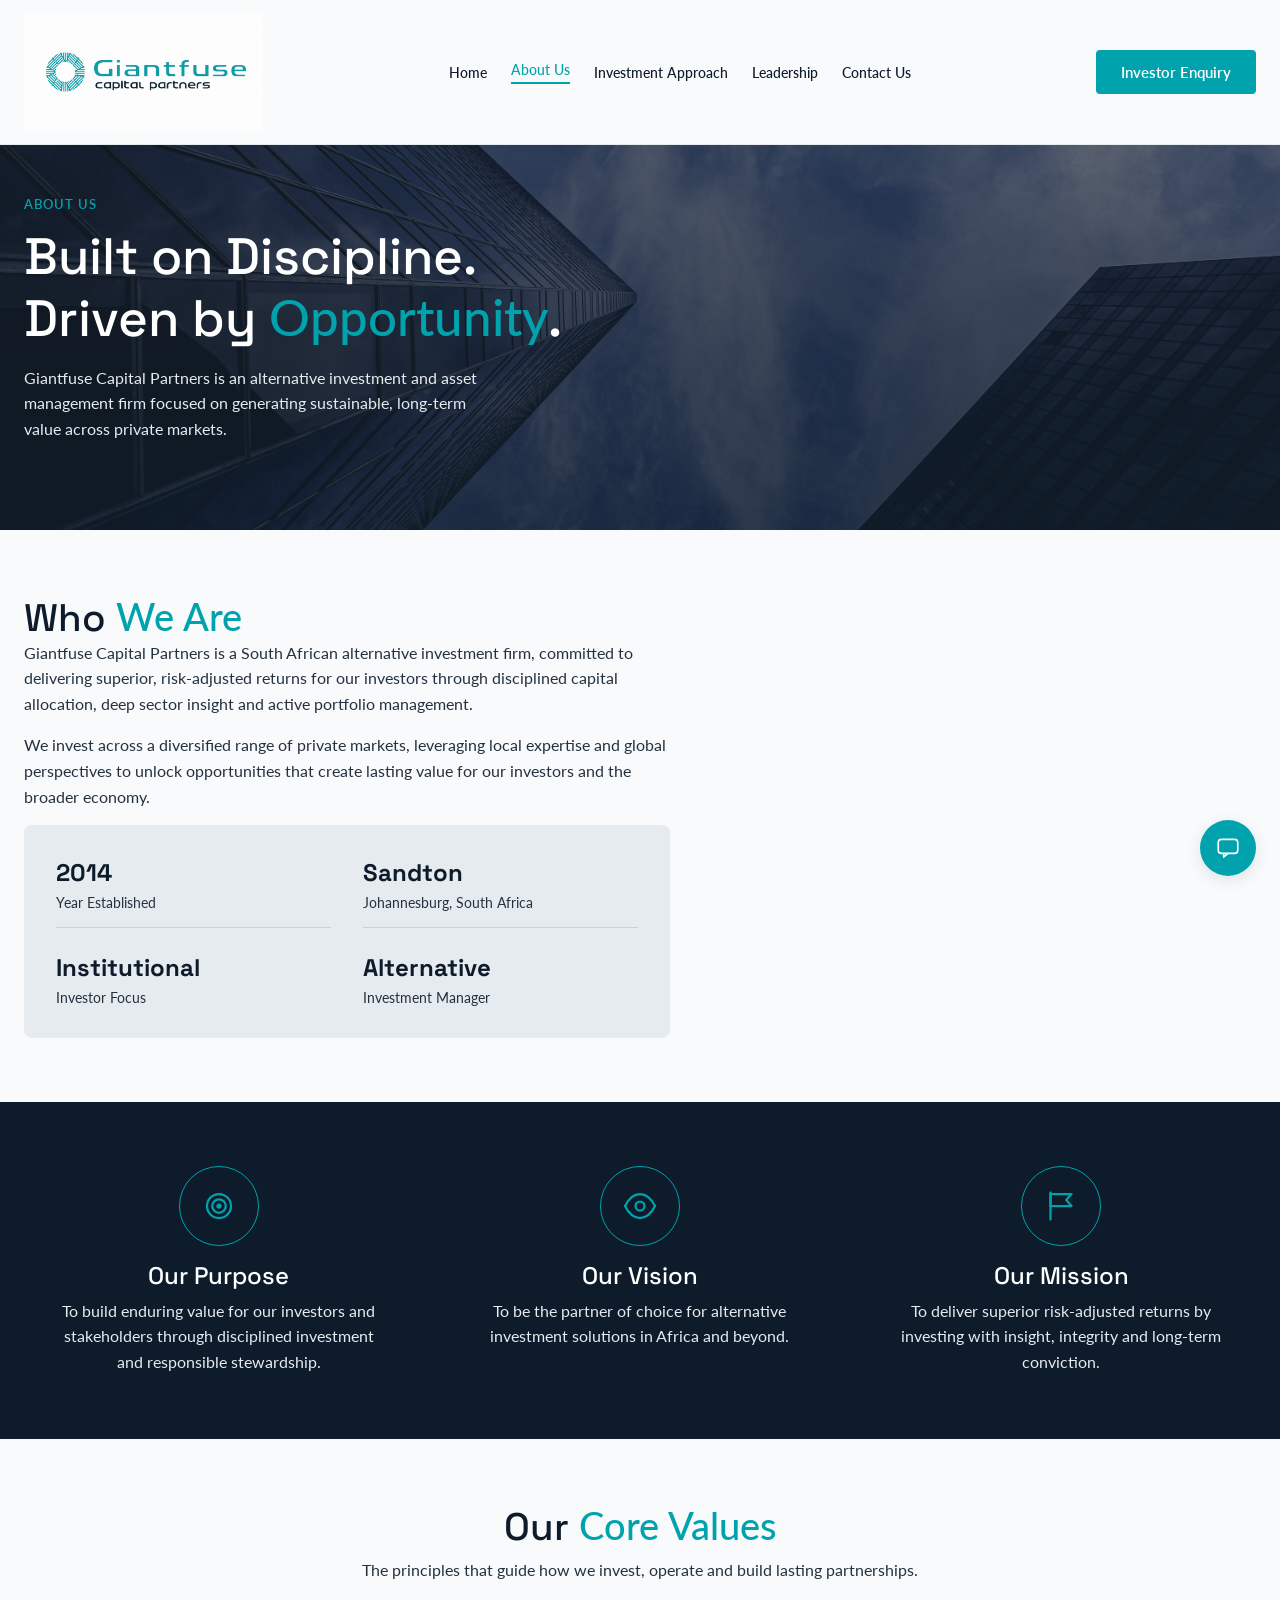
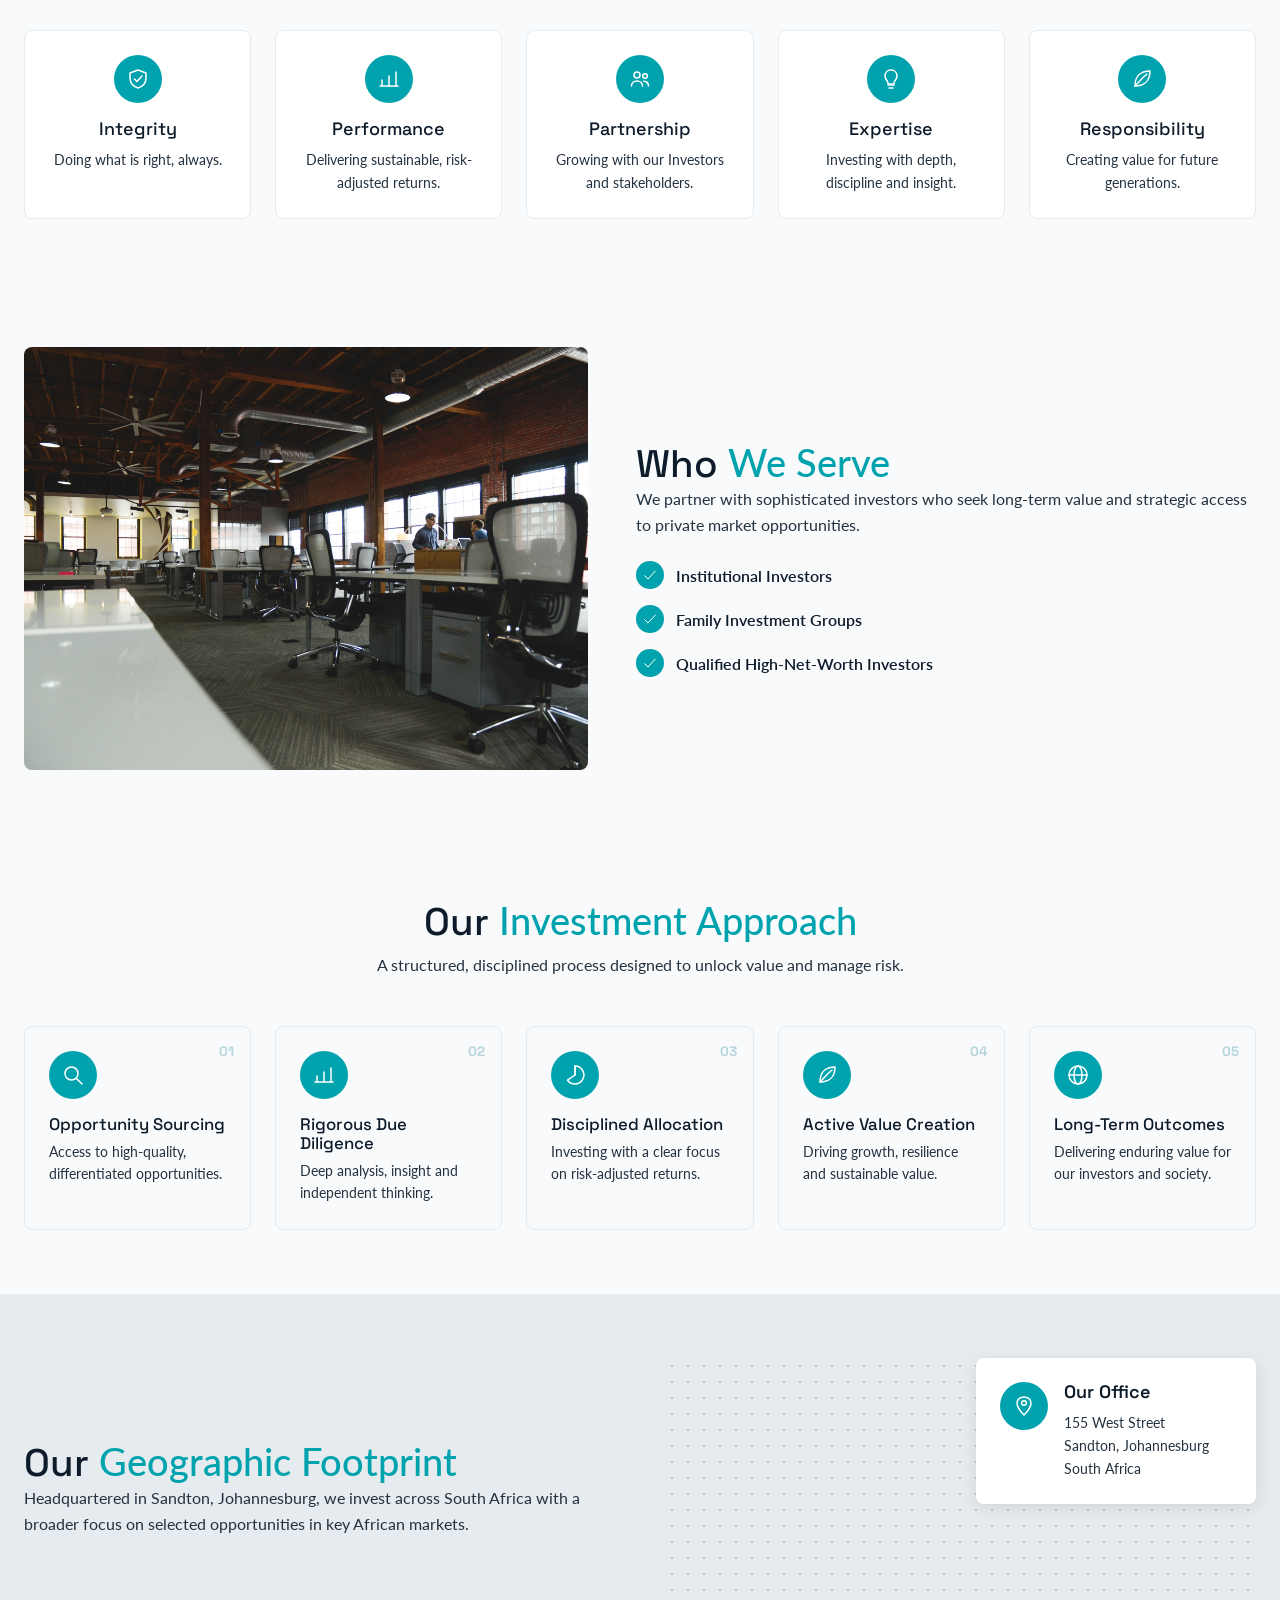
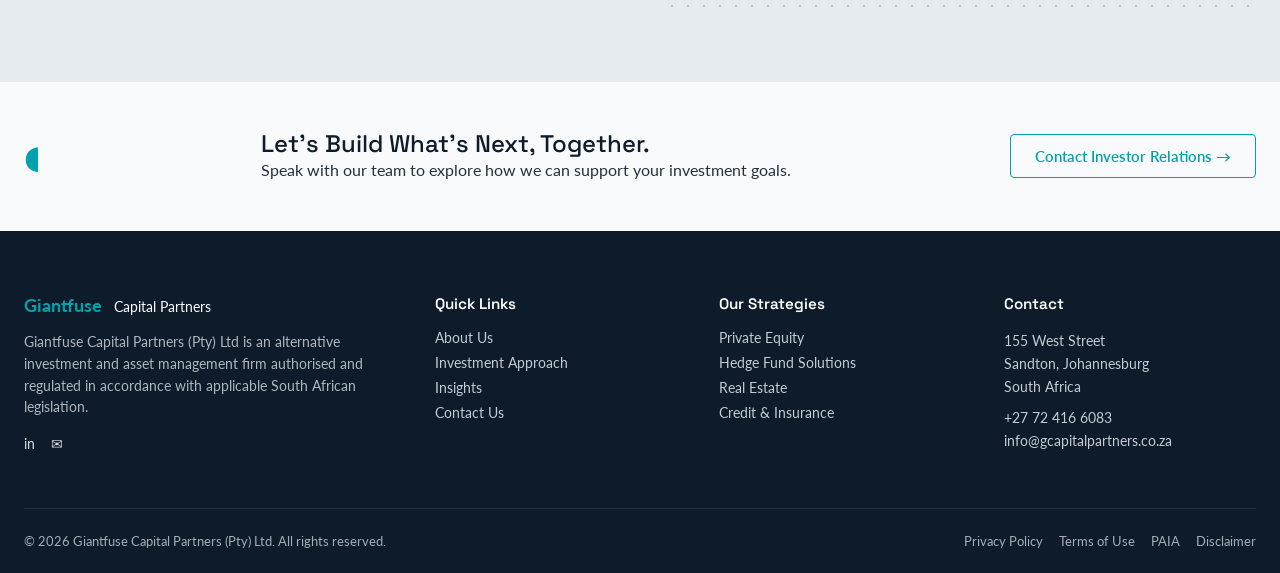
==== commit 92112c62: "Revise 'Who We Are' section in about.html Updated company description and mission statement to refle" ====
--- a/about.html
+++ b/about.html
@@ -38,8 +38,8 @@
       <div class="container about-who-we-are">
         <div>
           <h2>Who <span class="text-teal">We Are</span></h2>
-          <p>Giantfuse Capital Partners is an asset manager specialized in alternative investments, providing innovative world-class investment products and solutions to institutions, family groups and qualified high net worth investors. The Adviser’s investment goal is to produce superior long-term, risk-adjusted capital appreciation through its portfolio of long, short, and private investments in global markets.</p>
-          <p>Our mission is to develop the investment adviser into a large scale investment firm that that will provide dividend income, capital appreciation, and interest income to the Company’s investors and senior directors, and to utilize a variety of methods and strategies to make investment decisions and recommendations.</p>
+          <p>Giantfuse Capital Partners is a South African alternative investment firm, committed to delivering superior, risk-adjusted returns for our investors through disciplined capital allocation, deep sector insight and active portfolio management.</p>
+          <p>We invest across a diversified range of private markets, leveraging local expertise and global perspectives to unlock opportunities that create lasting value for our investors and the broader economy.</p>
         <div class="stat-box">
           <div class="stat-box-item"><strong>2014</strong><span>Year Established</span></div>
           <div class="stat-box-item"><strong>Sandton</strong><span>Johannesburg, South Africa</span></div>
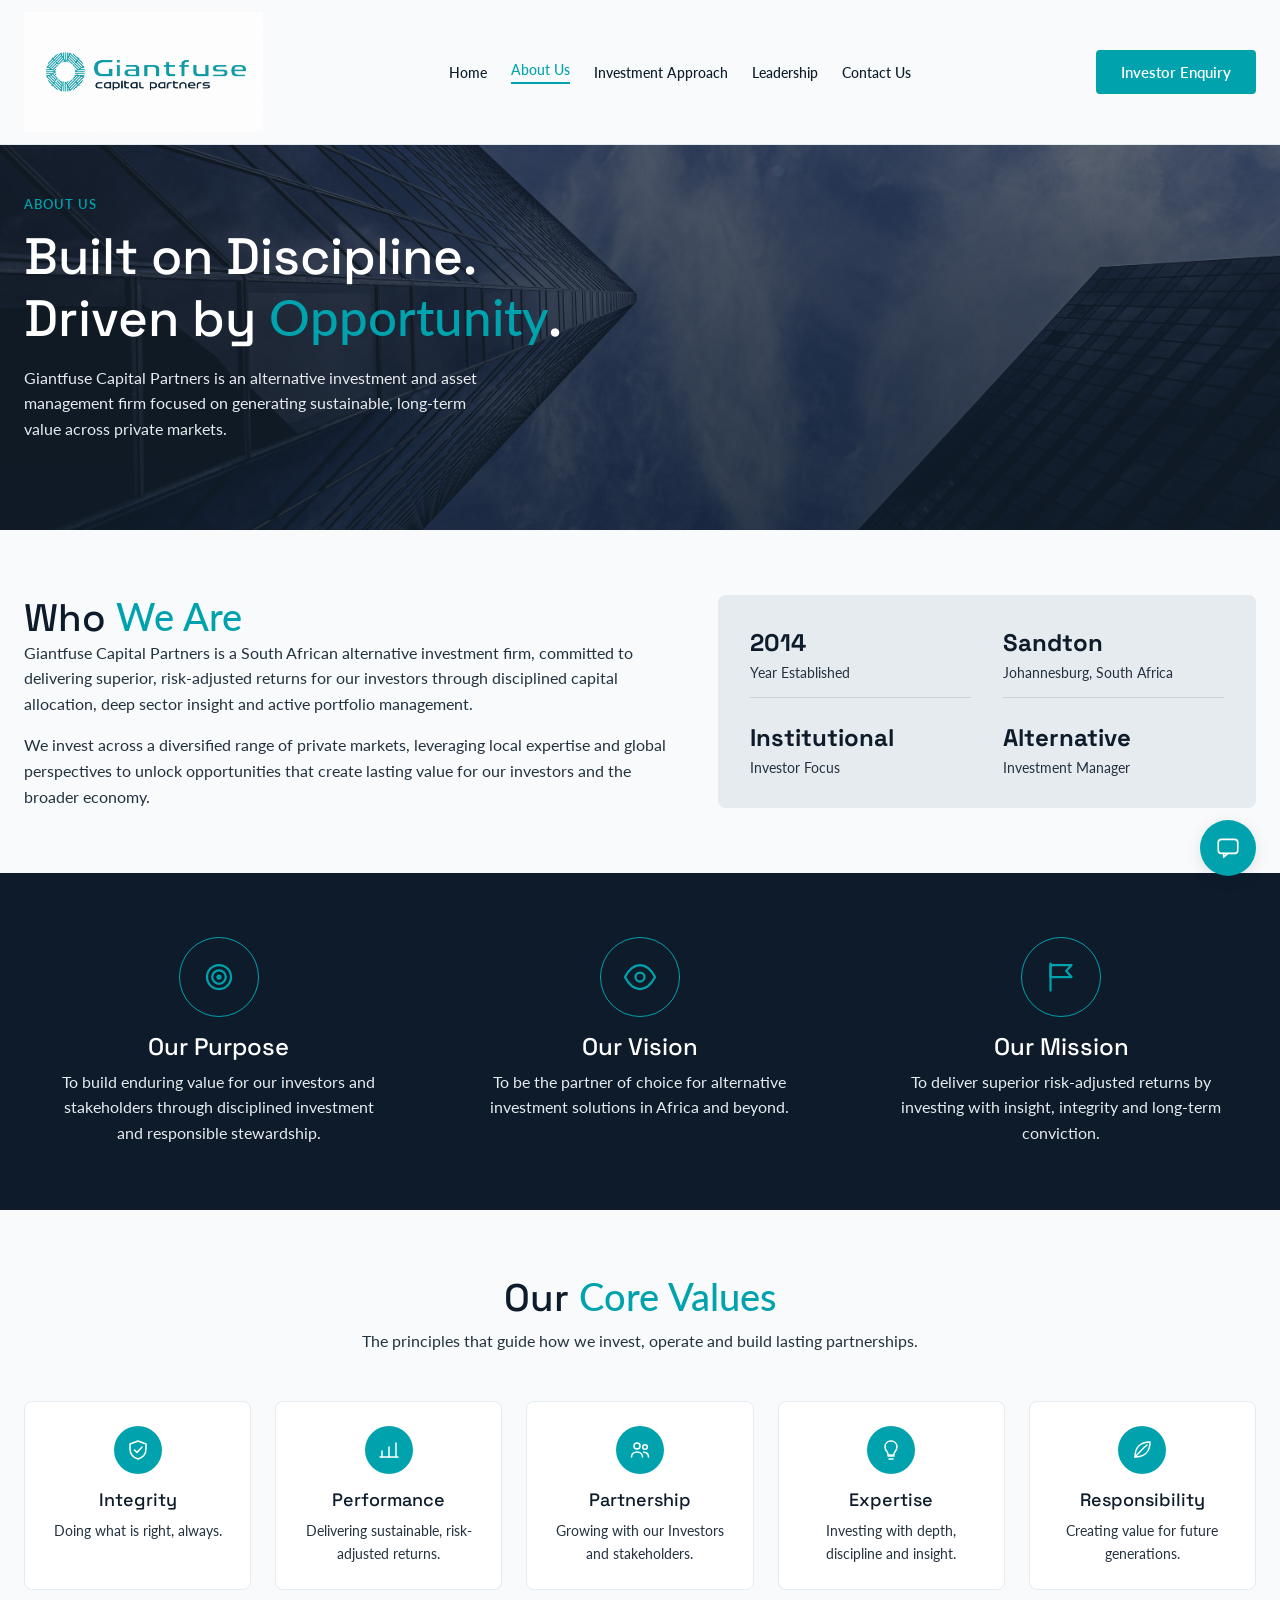
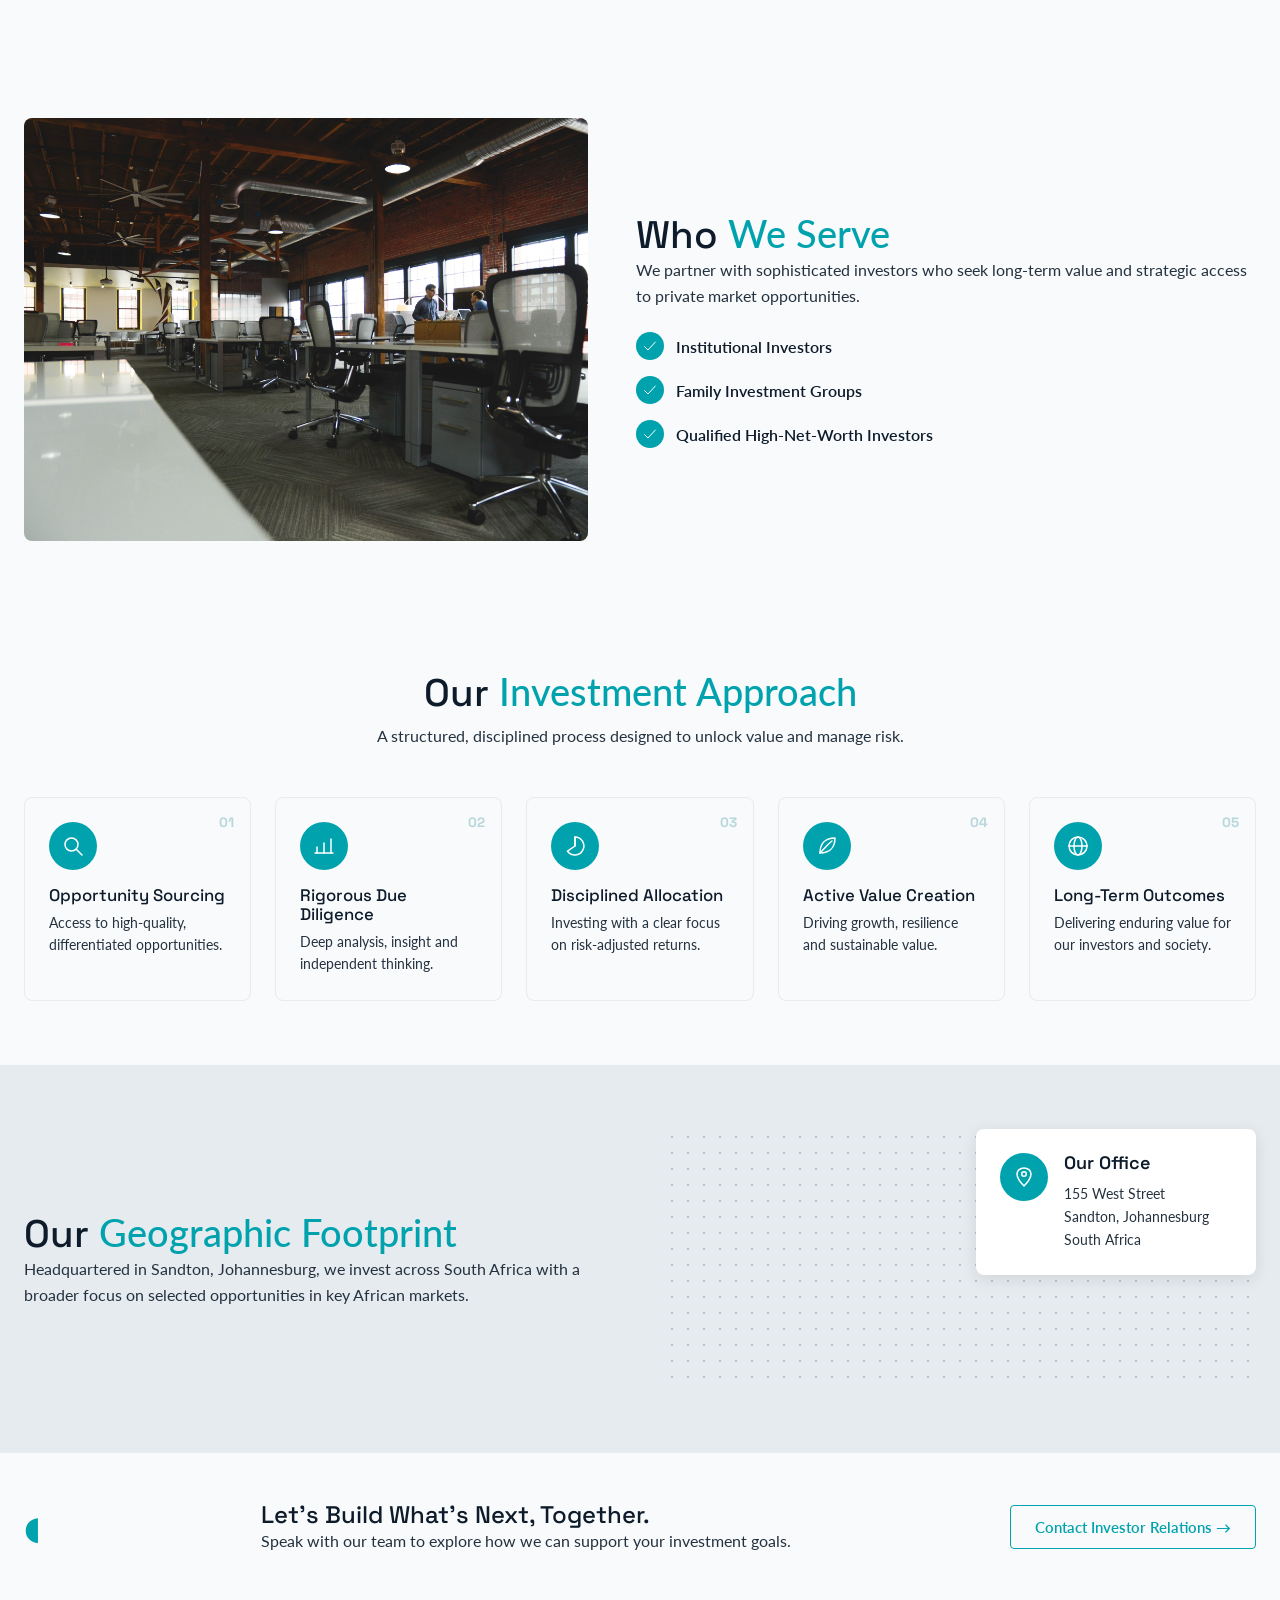
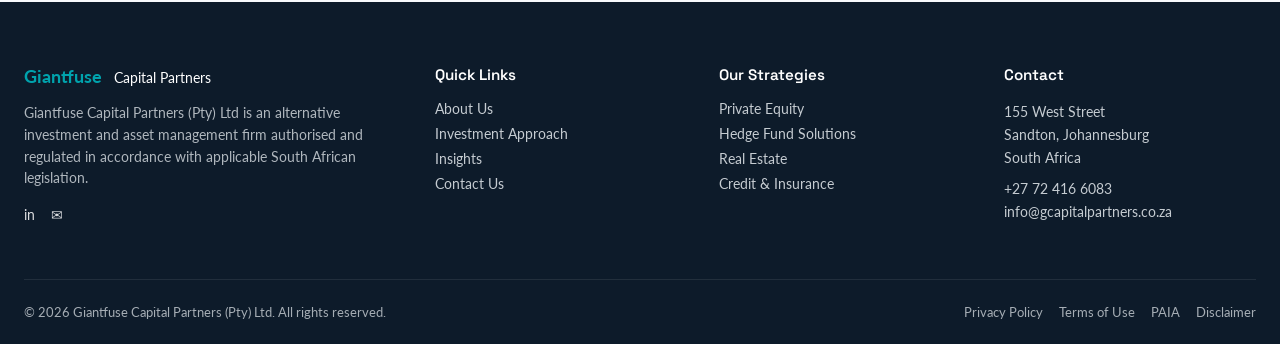
==== commit e576cd75: "Update about.html" ====
--- a/about.html
+++ b/about.html
@@ -40,6 +40,7 @@
           <h2>Who <span class="text-teal">We Are</span></h2>
           <p>Giantfuse Capital Partners is a South African alternative investment firm, committed to delivering superior, risk-adjusted returns for our investors through disciplined capital allocation, deep sector insight and active portfolio management.</p>
           <p>We invest across a diversified range of private markets, leveraging local expertise and global perspectives to unlock opportunities that create lasting value for our investors and the broader economy.</p>
+        </div>
         <div class="stat-box">
           <div class="stat-box-item"><strong>2014</strong><span>Year Established</span></div>
           <div class="stat-box-item"><strong>Sandton</strong><span>Johannesburg, South Africa</span></div>
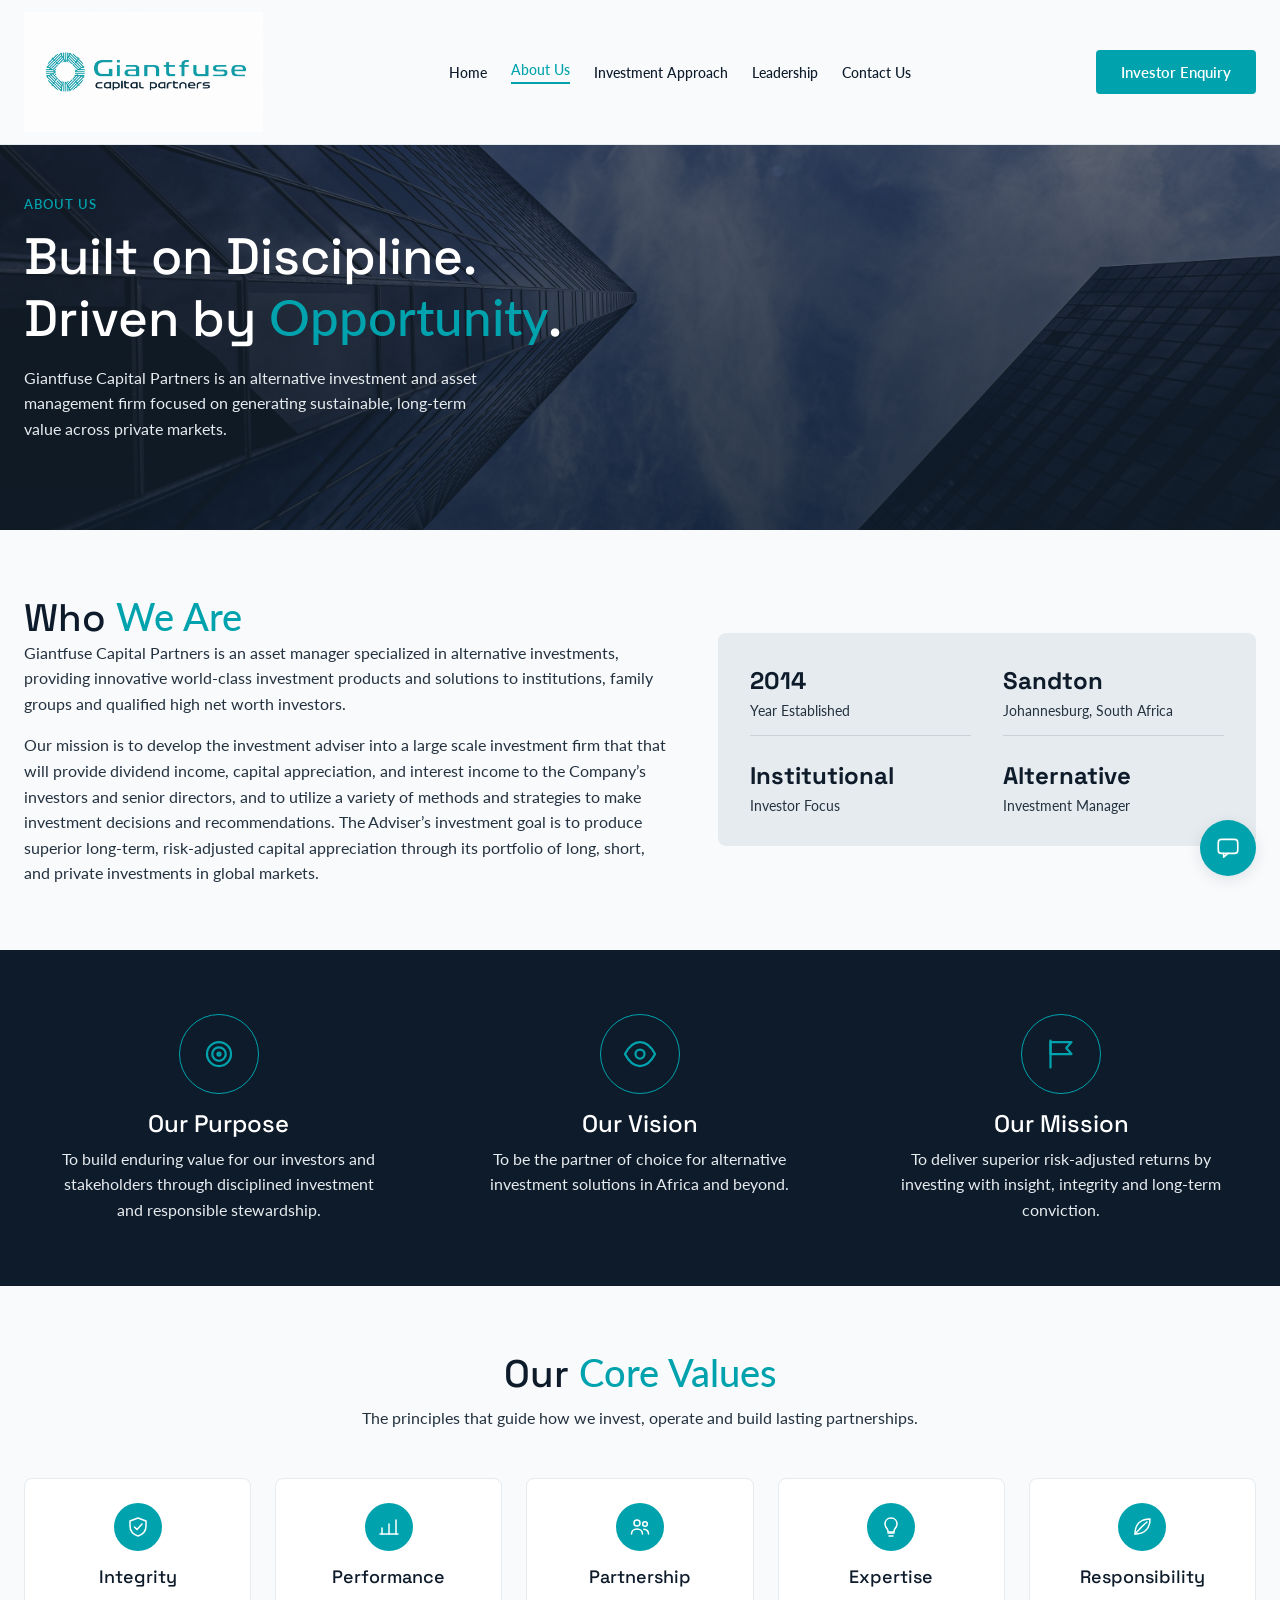
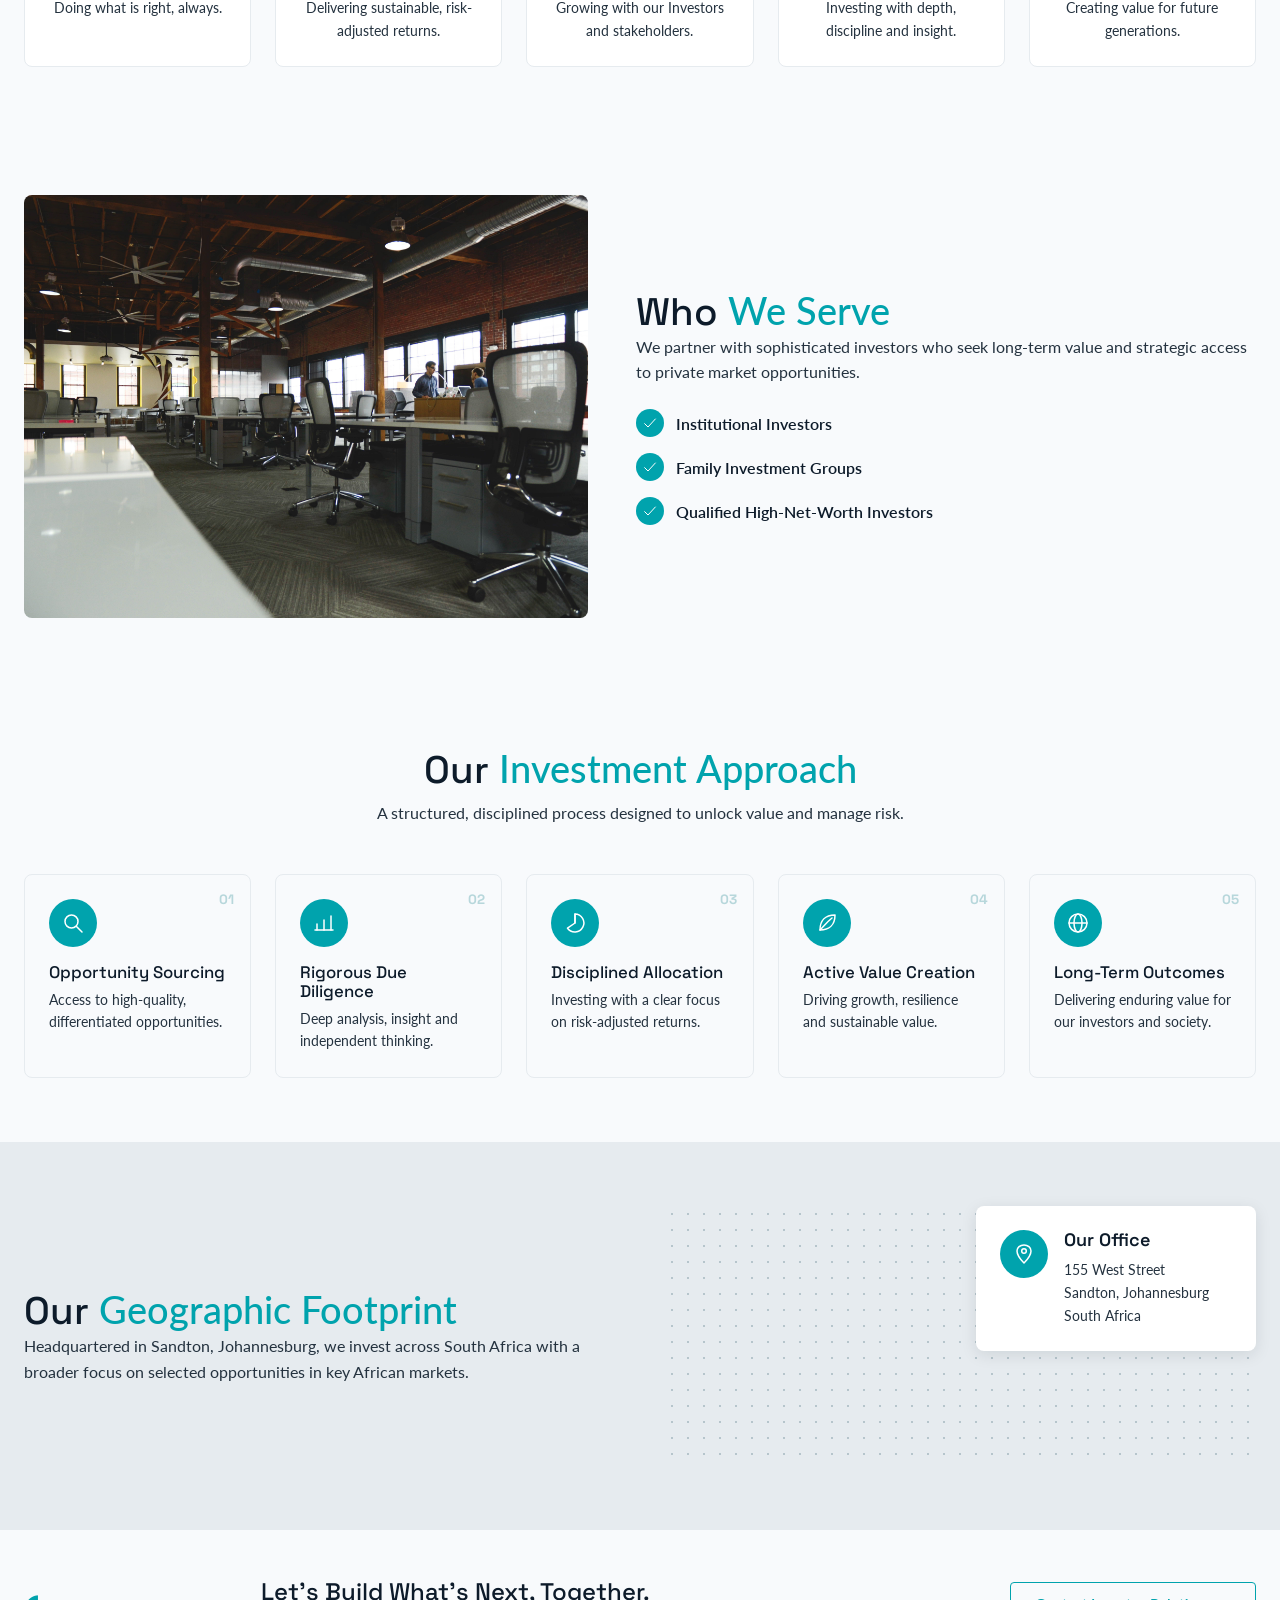
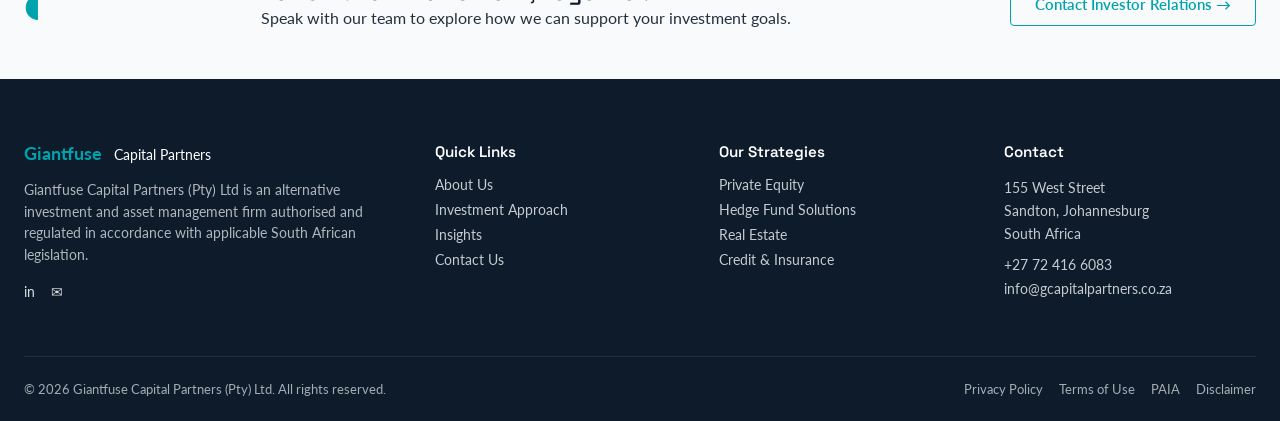
==== commit 025bf67b: "Revise company description and mission statement" ====
--- a/about.html
+++ b/about.html
@@ -38,8 +38,8 @@
       <div class="container about-who-we-are">
         <div>
           <h2>Who <span class="text-teal">We Are</span></h2>
-          <p>Giantfuse Capital Partners is a South African alternative investment firm, committed to delivering superior, risk-adjusted returns for our investors through disciplined capital allocation, deep sector insight and active portfolio management.</p>
-          <p>We invest across a diversified range of private markets, leveraging local expertise and global perspectives to unlock opportunities that create lasting value for our investors and the broader economy.</p>
+          <p>Giantfuse Capital Partners is an asset manager specialized in alternative investments, providing innovative world-class investment products and solutions to institutions, family groups and qualified high net worth investors. </p>
+          <p>Our mission is to develop the investment adviser into a large scale investment firm that that will provide dividend income, capital appreciation, and interest income to the Company’s investors and senior directors, and to utilize a variety of methods and strategies to make investment decisions and recommendations. The Adviser’s investment goal is to produce superior long-term, risk-adjusted capital appreciation through its portfolio of long, short, and private investments in global markets.</p>
         </div>
         <div class="stat-box">
           <div class="stat-box-item"><strong>2014</strong><span>Year Established</span></div>
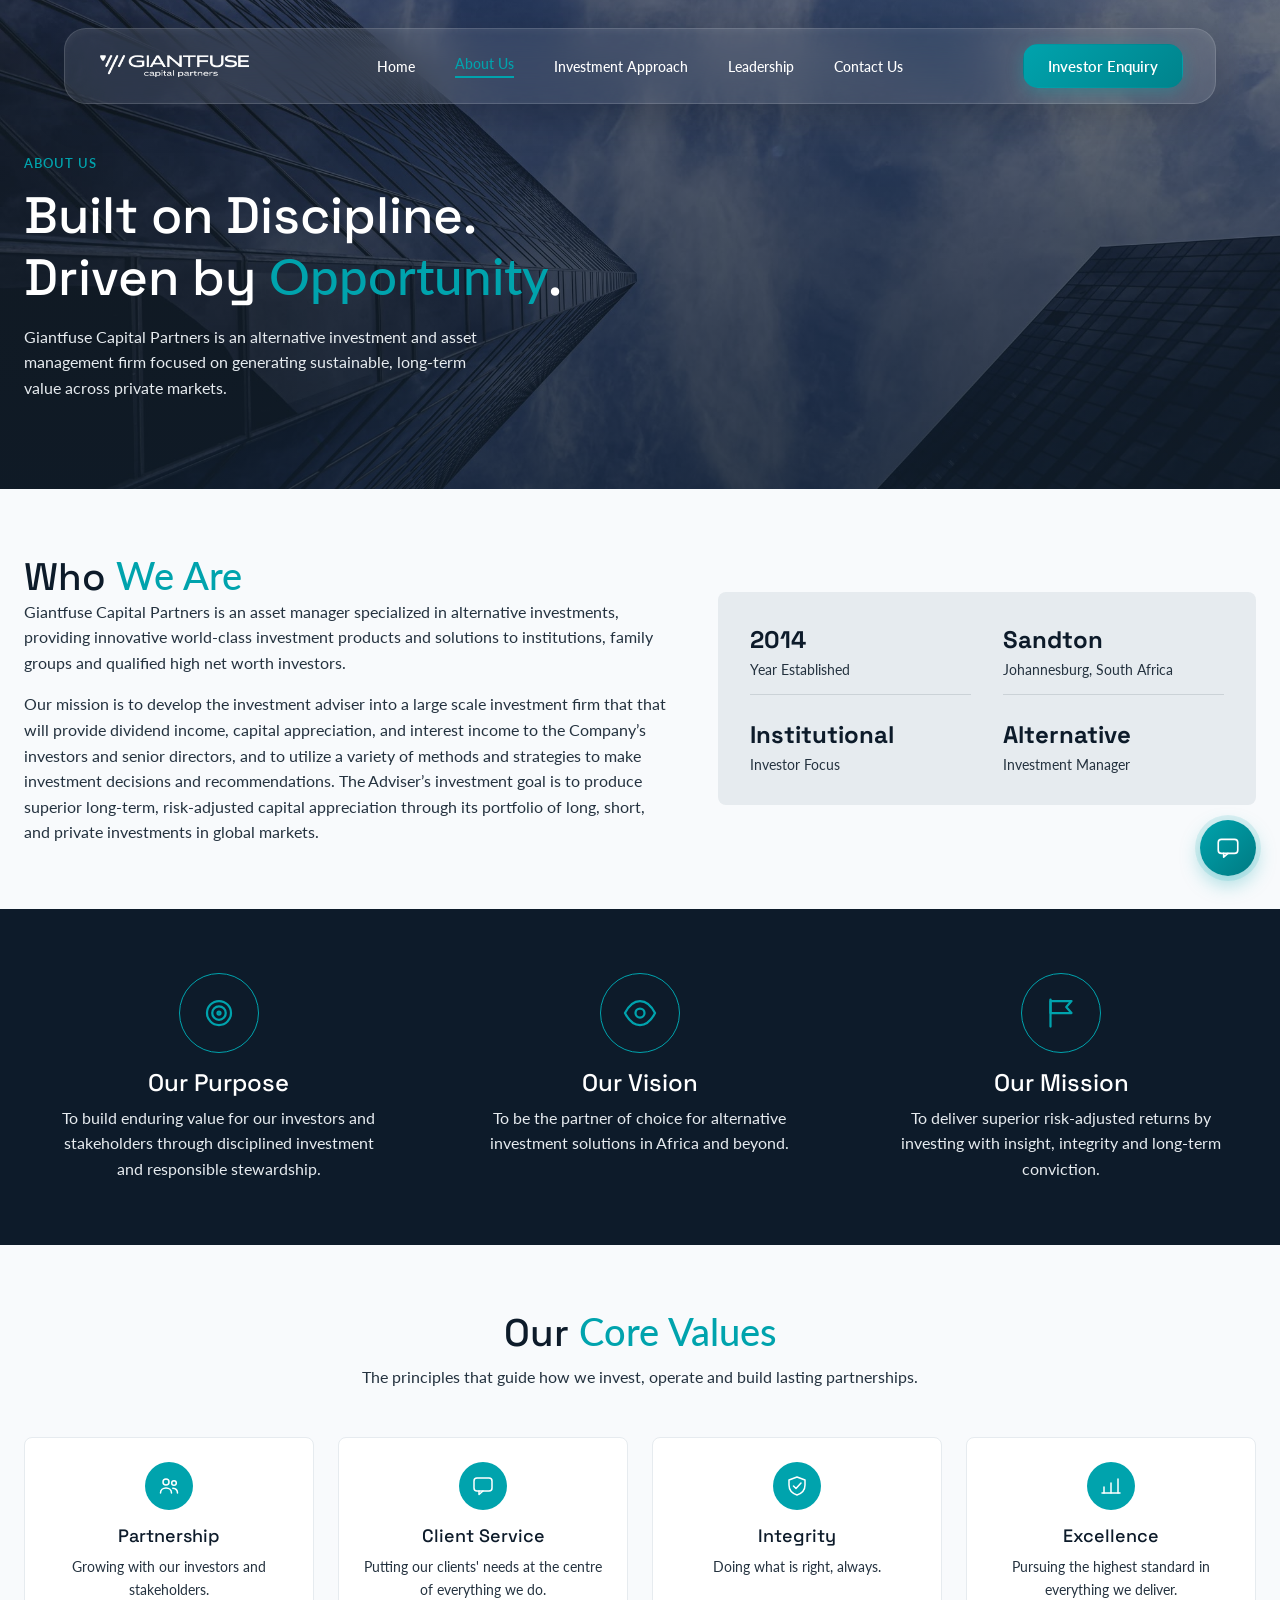
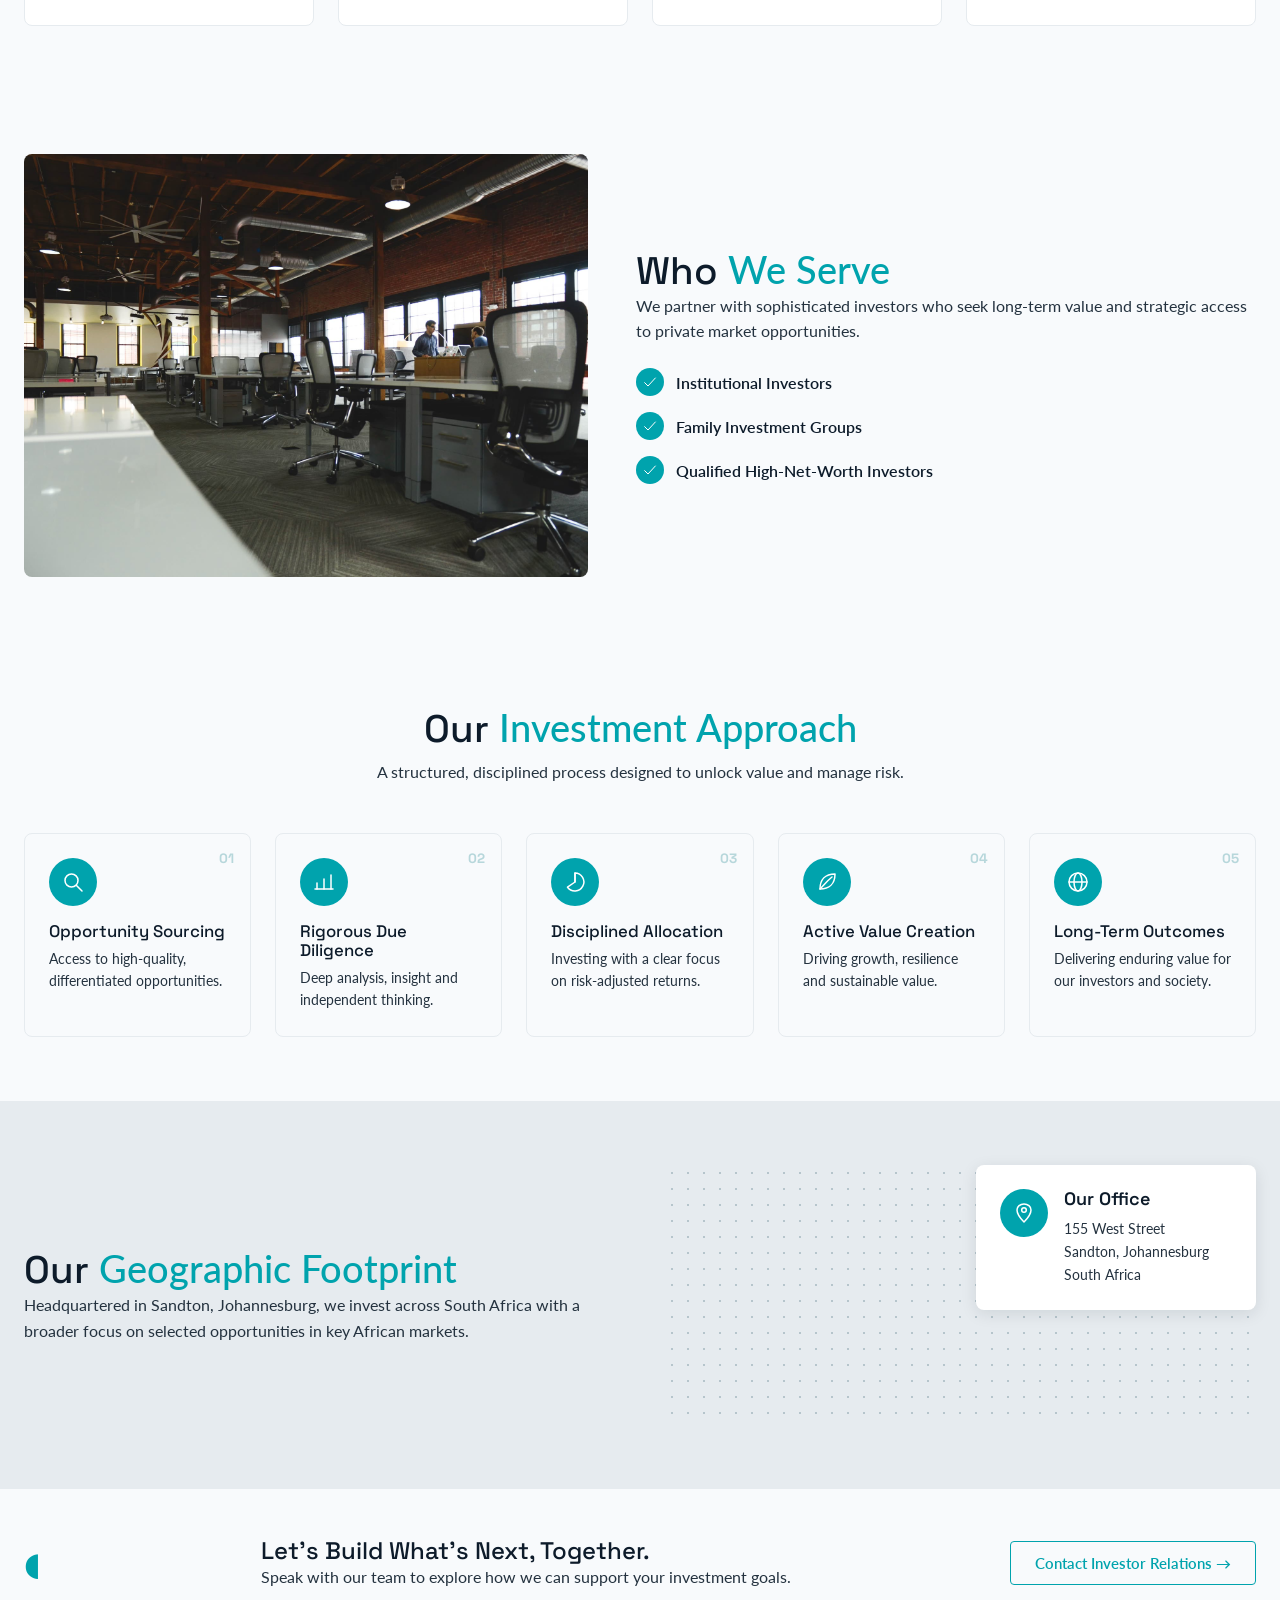
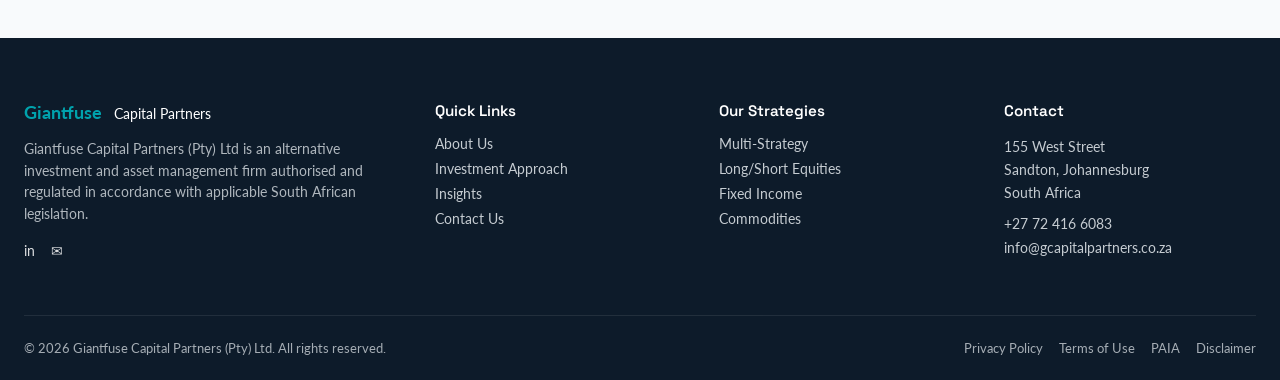
==== commit 740ffd8d: "Align site content with the real business: multi-strategy asset manager The user's source docs (Gian" ====
--- a/about.html
+++ b/about.html
@@ -76,7 +76,17 @@
           <h2>Our <span class="text-teal">Core Values</span></h2>
           <p>The principles that guide how we invest, operate and build lasting partnerships.</p>
         </div>
-        <div class="grid-5">
+        <div class="grid-4">
+          <div class="value-card">
+            <div class="icon-badge"><svg viewBox="0 0 24 24" fill="none" stroke="currentColor" stroke-width="1.5" stroke-linecap="round" stroke-linejoin="round" aria-hidden="true"><circle cx="9" cy="8" r="3"/><path d="M3.5 19c0-3 2.5-5 5.5-5s5.5 2 5.5 5"/><circle cx="17" cy="9" r="2.3"/><path d="M15.8 14.2c2.6.2 4.7 2.1 4.7 4.8"/></svg></div>
+            <h3>Partnership</h3>
+            <p>Growing with our investors and stakeholders.</p>
+          </div>
+          <div class="value-card">
+            <div class="icon-badge"><svg viewBox="0 0 24 24" fill="none" stroke="currentColor" stroke-width="1.5" stroke-linecap="round" stroke-linejoin="round" aria-hidden="true"><rect x="3" y="4" width="18" height="13" rx="3"/><path d="M8 17 L8 20.5 L12 17"/></svg></div>
+            <h3>Client Service</h3>
+            <p>Putting our clients' needs at the centre of everything we do.</p>
+          </div>
           <div class="value-card">
             <div class="icon-badge"><svg viewBox="0 0 24 24" fill="none" stroke="currentColor" stroke-width="1.5" stroke-linecap="round" stroke-linejoin="round" aria-hidden="true"><path d="M12 3 L20 6 V11 C20 16 16.5 19.5 12 21 C7.5 19.5 4 16 4 11 V6 Z"/><path d="M8.5 12 L11 14.5 L16 9"/></svg></div>
             <h3>Integrity</h3>
@@ -84,23 +94,8 @@
           </div>
           <div class="value-card">
             <div class="icon-badge"><svg viewBox="0 0 24 24" fill="none" stroke="currentColor" stroke-width="1.5" stroke-linecap="round" stroke-linejoin="round" aria-hidden="true"><line x1="5" y1="19" x2="5" y2="13"/><line x1="12" y1="19" x2="12" y2="9"/><line x1="19" y1="19" x2="19" y2="5"/><line x1="3" y1="19" x2="21" y2="19"/></svg></div>
-            <h3>Performance</h3>
-            <p>Delivering sustainable, risk-adjusted returns.</p>
-          </div>
-          <div class="value-card">
-            <div class="icon-badge"><svg viewBox="0 0 24 24" fill="none" stroke="currentColor" stroke-width="1.5" stroke-linecap="round" stroke-linejoin="round" aria-hidden="true"><circle cx="9" cy="8" r="3"/><path d="M3.5 19c0-3 2.5-5 5.5-5s5.5 2 5.5 5"/><circle cx="17" cy="9" r="2.3"/><path d="M15.8 14.2c2.6.2 4.7 2.1 4.7 4.8"/></svg></div>
-            <h3>Partnership</h3>
-            <p>Growing with our Investors and stakeholders.</p>
-          </div>
-          <div class="value-card">
-            <div class="icon-badge"><svg viewBox="0 0 24 24" fill="none" stroke="currentColor" stroke-width="1.5" stroke-linecap="round" stroke-linejoin="round" aria-hidden="true"><path d="M9 18 L15 18"/><path d="M10 21 L14 21"/><path d="M12 3 C8 3 6 6 6 9 C6 11.5 7.2 13 8.5 14.5 C9 15 9 16 9 17 L15 17 C15 16 15 15 15.5 14.5 C16.8 13 18 11.5 18 9 C18 6 16 3 12 3 Z"/></svg></div>
-            <h3>Expertise</h3>
-            <p>Investing with depth, discipline and insight.</p>
-          </div>
-          <div class="value-card">
-            <div class="icon-badge"><svg viewBox="0 0 24 24" fill="none" stroke="currentColor" stroke-width="1.5" stroke-linecap="round" stroke-linejoin="round" aria-hidden="true"><path d="M5 19 C5 10 10 4 20 4 C20 14 14 19 5 19 Z"/><path d="M5 19 C9 15 12 11 17 7"/></svg></div>
-            <h3>Responsibility</h3>
-            <p>Creating value for future generations.</p>
+            <h3>Excellence</h3>
+            <p>Pursuing the highest standard in everything we deliver.</p>
           </div>
         </div>
       </div>
--- a/assets/css/navigation.css
+++ b/assets/css/navigation.css
@@ -4,73 +4,147 @@
   left: 0;
   right: 0;
   z-index: 50;
-  background: var(--color-off-white);
-  border-bottom: 1px solid var(--color-light-gray);
-  transition: box-shadow 0.2s ease;
+  padding-top: 28px;
 }
-.navbar.is-scrolled { box-shadow: 0 2px 8px rgba(13, 27, 42, 0.08); }
 .navbar-inner {
-  max-width: 1280px;
+  position: relative;
+  max-width: 1400px;
+  width: 90%;
   margin: 0 auto;
-  padding: var(--space-12) var(--space-24);
-  display: flex;
+  height: 76px;
+  padding: 0 var(--space-32);
+  border-radius: 22px;
+  background: rgba(255, 255, 255, 0.08);
+  backdrop-filter: blur(20px);
+  -webkit-backdrop-filter: blur(20px);
+  border: 1px solid rgba(255, 255, 255, 0.15);
+  box-shadow: 0 10px 40px rgba(0, 0, 0, 0.18), 0 2px 8px rgba(255, 255, 255, 0.05) inset;
+  display: grid;
+  grid-template-columns: minmax(0, 1fr) auto minmax(0, 1fr);
   align-items: center;
-  justify-content: space-between;
+  opacity: 0;
+  transform: translateY(-10px);
+  animation: navbar-fade-in 500ms ease-out forwards;
+  transition: background 0.3s ease, backdrop-filter 0.3s ease, box-shadow 0.3s ease;
 }
-.navbar-logo { display: flex; align-items: center; }
-.navbar-logo img { height: 120px; width: auto; }
-.navbar-links { display: none; align-items: center; gap: var(--space-24); }
+@keyframes navbar-fade-in {
+  from { opacity: 0; transform: translateY(-10px); }
+  to { opacity: 1; transform: translateY(0); }
+}
+.navbar-inner:hover { background: rgba(255, 255, 255, 0.14); }
+.navbar.is-scrolled .navbar-inner {
+  background: rgba(255, 255, 255, 0.16);
+  backdrop-filter: blur(26px);
+  -webkit-backdrop-filter: blur(26px);
+  box-shadow: 0 14px 48px rgba(0, 0, 0, 0.24), 0 2px 8px rgba(255, 255, 255, 0.05) inset;
+}
+.navbar.is-scrolled .navbar-inner:hover { background: rgba(255, 255, 255, 0.20); }
+
+.navbar-logo { display: flex; align-items: center; grid-column: 1; justify-self: start; }
+/* This crop is ~5.5:1 (vs. an earlier, much flatter ~14:1 crop of a different source file
+   that had to be split into separate icon/wordmark assets to stay legible) - reasonable
+   enough that one height fits every breakpoint. 28px is the largest that still clears the
+   tightest real pinch point, right at the 1025px breakpoint where the centered nav-links
+   block (~532px) first appears and only leaves ~163px for the logo (verified empirically:
+   28px needs ~155px, an 8px margin; 30px already overlaps). Mobile/tablet have far more
+   room to spare at this same height. */
+.navbar-logo img { height: 28px; width: auto; max-width: none; filter: brightness(0) invert(1); transition: filter 0.3s ease; }
+.navbar.is-scrolled .navbar-logo img { filter: none; }
+.navbar-links { display: none; align-items: center; gap: 40px; grid-column: 2; }
 @media (min-width: 1025px) { .navbar-links { display: flex; } }
-.navbar-links a { font-size: 0.9rem; font-weight: 500; color: var(--color-navy); }
+.navbar-links a { font-size: 0.9rem; font-weight: 500; color: var(--color-white); transition: color 250ms ease; }
+.navbar.is-scrolled .navbar-links a { color: var(--color-navy); }
+.navbar-links a:hover { color: var(--color-teal); }
 .navbar-links a.active, .navbar-mobile-links a.active { color: var(--color-teal); }
 .navbar-links a.active { border-bottom: 2px solid var(--color-teal); padding-bottom: var(--space-4); }
-.navbar-actions { display: flex; align-items: center; gap: var(--space-16); }
+.navbar-actions { display: flex; align-items: center; gap: var(--space-16); grid-column: 3; justify-self: end; }
 .navbar-actions .navbar-cta { display: none; }
 @media (min-width: 1025px) { .navbar-actions .navbar-cta { display: inline-flex; } }
-.navbar-toggle { display: inline-flex; position: relative; z-index: 202; font-size: 1.4rem; color: var(--color-navy); }
+.navbar-actions .navbar-cta,
+.navbar-mobile-cta {
+  border-radius: 15px;
+  background: linear-gradient(135deg, var(--color-teal), #00838C);
+  box-shadow: 0 4px 16px rgba(0, 163, 173, 0.35);
+  transition: transform 250ms ease, box-shadow 250ms ease;
+}
+.navbar-actions .navbar-cta:hover,
+.navbar-mobile-cta:hover {
+  transform: translateY(-2px);
+  box-shadow: 0 10px 30px rgba(0, 180, 220, 0.35);
+}
+
+/* Animated hamburger — three bars that rotate/fade into an X via CSS transforms,
+   colored with currentColor so it reuses the same white/navy scroll-state swap
+   already applied to .navbar-toggle's own color. */
+.navbar-toggle {
+  display: inline-flex;
+  flex-direction: column;
+  align-items: center;
+  justify-content: center;
+  gap: 5px;
+  width: 32px;
+  height: 32px;
+  color: var(--color-white);
+  transition: color 0.3s ease;
+}
+.navbar.is-scrolled .navbar-toggle { color: var(--color-navy); }
 @media (min-width: 1025px) { .navbar-toggle { display: none; } }
+.navbar-toggle-bar {
+  display: block;
+  width: 20px;
+  height: 2px;
+  border-radius: 2px;
+  background: currentColor;
+  transition: transform 250ms ease, opacity 250ms ease;
+}
+.navbar-toggle.is-open .navbar-toggle-bar:nth-child(1) { transform: translateY(7px) rotate(45deg); }
+.navbar-toggle.is-open .navbar-toggle-bar:nth-child(2) { opacity: 0; }
+.navbar-toggle.is-open .navbar-toggle-bar:nth-child(3) { transform: translateY(-7px) rotate(-45deg); }
 
-/* z-index 200/201/202 (backdrop/panel/toggle) assumes nothing persistent on the page
-   exceeds the navbar's own z-index: 50 context — e.g. the Home preloader (z-index: 9999)
-   is safe because it's gone (opacity: 0, pointer-events: none) before this can open. If a
-   future sticky/fixed element needs a higher z-index than the navbar, this range may need
-   to move too. */
-.navbar-backdrop {
-  position: fixed;
-  inset: 0;
-  z-index: 200;
-  background: rgba(13, 27, 42, 0.6);
+/* Mobile/tablet dropdown — an extension of the floating pill itself (nested inside
+   .navbar-inner, absolutely positioned relative to it), not a full-height side drawer.
+   Unlike the slim pill above it, this panel is tall enough to sit directly over the
+   hero's own heading/body text, so it needs a much more opaque backdrop than the pill's
+   subtle glass tint — a faint tint lets that busy text show through and collide visually
+   with the menu's own links. Same white/navy text swap as the pill, but each background
+   tint goes toward near-opaque rather than mostly-transparent. */
+.navbar-mobile-menu {
+  position: absolute;
+  top: calc(100% + 12px);
+  left: 0;
+  right: 0;
+  border-radius: 22px;
+  background: rgba(13, 27, 42, 0.82);
+  backdrop-filter: blur(20px);
+  -webkit-backdrop-filter: blur(20px);
+  border: 1px solid rgba(255, 255, 255, 0.15);
+  box-shadow: 0 10px 40px rgba(0, 0, 0, 0.18), 0 2px 8px rgba(255, 255, 255, 0.05) inset;
+  padding: var(--space-16);
+  display: flex;
+  flex-direction: column;
   opacity: 0;
   visibility: hidden;
-  transition: opacity 0.3s ease, visibility 0.3s ease;
+  transform: translateY(-8px);
+  transition: opacity 280ms ease, transform 280ms ease, visibility 280ms ease, background 0.3s ease, backdrop-filter 0.3s ease;
 }
-.navbar-backdrop.is-open { opacity: 1; visibility: visible; }
-@media (min-width: 1025px) { .navbar-backdrop { display: none !important; } }
-
-.navbar-mobile-menu {
-  position: fixed;
-  top: 0;
-  right: 0;
-  bottom: 0;
-  z-index: 201;
-  width: 85%;
-  max-width: 340px;
-  background: var(--color-navy);
-  display: flex;
-  flex-direction: column;
-  padding: calc(var(--navbar-height) + var(--space-24)) var(--space-24) var(--space-24);
-  overflow-y: auto;
-  transform: translateX(100%);
-  visibility: hidden;
-  transition: transform 0.3s ease, visibility 0.3s ease;
+.navbar-mobile-menu.is-open { opacity: 1; visibility: visible; transform: translateY(0); }
+.navbar.is-scrolled .navbar-mobile-menu {
+  background: rgba(255, 255, 255, 0.92);
+  backdrop-filter: blur(26px);
+  -webkit-backdrop-filter: blur(26px);
 }
-.navbar-mobile-menu.is-open { transform: translateX(0); visibility: visible; }
 @media (min-width: 1025px) { .navbar-mobile-menu { display: none !important; } }
 
-.navbar-mobile-cta { justify-content: center; width: 100%; }
-.navbar-mobile-divider { height: 1px; background: rgba(255, 255, 255, 0.12); margin: var(--space-24) 0; }
-.navbar-mobile-links { display: flex; flex-direction: column; gap: var(--space-16); }
-.navbar-mobile-links a { font-size: 1rem; font-weight: 500; color: var(--color-light-gray); padding: var(--space-8) 0; }
+.navbar-mobile-links { display: flex; flex-direction: column; }
+.navbar-mobile-links a {
+  font-size: 1rem;
+  font-weight: 500;
+  color: var(--color-white);
+  padding: 18px var(--space-8);
+  transition: color 0.3s ease;
+}
+.navbar.is-scrolled .navbar-mobile-links a { color: var(--color-navy); }
+.navbar-mobile-cta { justify-content: center; width: 100%; margin-top: var(--space-24); }
 
 body.nav-open { overflow: hidden; }
 @media (min-width: 1025px) { body.nav-open { overflow: auto; } }
--- a/assets/css/components.css
+++ b/assets/css/components.css
@@ -34,6 +34,7 @@
   box-shadow: 0 1px 3px rgba(13, 27, 42, 0.08);
 }
 .card-media {
+  position: relative;
   height: 160px;
   background: linear-gradient(135deg, var(--color-sea-glass), var(--color-steel-teal));
   display: flex;
@@ -45,16 +46,18 @@
   text-transform: uppercase;
   text-align: center;
   padding: var(--space-8);
+  overflow: hidden;
 }
+.card-media img { position: absolute; inset: 0; width: 100%; height: 100%; object-fit: cover; }
 .card-body { padding: var(--space-24); }
 .strategy-card .icon-badge { margin-top: -32px; border: 3px solid var(--color-white); }
 .card h3 { margin: var(--space-16) 0 var(--space-8); }
 .card p { margin-bottom: var(--space-16); font-size: 0.9rem; }
 .card-link { color: var(--color-teal); font-weight: 600; font-size: 0.9rem; }
 
-.grid-4 { display: grid; grid-template-columns: 1fr; gap: var(--space-24); }
-@media (min-width: 641px) { .grid-4 { grid-template-columns: repeat(2, 1fr); } }
-@media (min-width: 1025px) { .grid-4 { grid-template-columns: repeat(4, 1fr); } }
+.grid-4 { display: grid; grid-template-columns: minmax(0, 1fr); gap: var(--space-24); }
+@media (min-width: 641px) { .grid-4 { grid-template-columns: repeat(2, minmax(0, 1fr)); } }
+@media (min-width: 1025px) { .grid-4 { grid-template-columns: repeat(4, minmax(0, 1fr)); } }
 
 .icon-badge-outline { background: transparent; color: var(--color-teal); border: 1.5px solid var(--color-teal); }
 .stat-tile { text-align: center; display: flex; flex-direction: column; align-items: center; }
@@ -62,15 +65,15 @@
 .stat-tile .stat-label { font-size: 0.85rem; color: var(--color-slate); margin-top: var(--space-4); }
 .stats-disclaimer { text-align: center; font-size: 0.8rem; color: var(--color-slate); opacity: 0.75; margin-top: var(--space-32); }
 
-.grid-5 { display: grid; grid-template-columns: repeat(2, 1fr); gap: var(--space-24); }
-@media (min-width: 641px) { .grid-5 { grid-template-columns: repeat(3, 1fr); } }
-@media (min-width: 1025px) { .grid-5 { grid-template-columns: repeat(5, 1fr); } }
+.grid-5 { display: grid; grid-template-columns: repeat(2, minmax(0, 1fr)); gap: var(--space-24); }
+@media (min-width: 641px) { .grid-5 { grid-template-columns: repeat(3, minmax(0, 1fr)); } }
+@media (min-width: 1025px) { .grid-5 { grid-template-columns: repeat(5, minmax(0, 1fr)); } }
 
 .insight-card .card-media { background: linear-gradient(135deg, var(--color-navy), var(--color-steel-teal)); height: 140px; }
 .insight-card .meta { font-size: 0.8rem; color: var(--color-slate); margin: var(--space-8) 0; }
 
-.grid-3 { display: grid; grid-template-columns: 1fr; gap: var(--space-24); }
-@media (min-width: 641px) { .grid-3 { grid-template-columns: repeat(3, 1fr); } }
+.grid-3 { display: grid; grid-template-columns: minmax(0, 1fr); gap: var(--space-24); }
+@media (min-width: 641px) { .grid-3 { grid-template-columns: repeat(3, minmax(0, 1fr)); } }
 
 .section-heading-row { display: flex; justify-content: space-between; align-items: baseline; text-align: left; margin-bottom: var(--space-48); }
 .section-heading-row h2 { margin-bottom: 0; }
--- a/assets/css/shared-sections.css
+++ b/assets/css/shared-sections.css
@@ -9,7 +9,7 @@
   overflow: hidden;
 }
 .hero-media { position: absolute; inset: 0; z-index: 0; }
-.hero-media img { width: 100%; height: 100%; object-fit: cover; }
+.hero-media img, .hero-media video { width: 100%; height: 100%; object-fit: cover; }
 .hero-overlay {
   position: absolute;
   inset: 0;
--- a/assets/css/atlas-widget.css
+++ b/assets/css/atlas-widget.css
@@ -4,14 +4,19 @@
   width: 56px;
   height: 56px;
   border-radius: var(--radius-full);
-  background: var(--color-teal);
-  color: var(--color-white);
-  display: flex;
-  align-items: center;
-  justify-content: center;
-  box-shadow: 0 4px 16px rgba(13, 27, 42, 0.1);
+  background: linear-gradient(135deg, var(--color-teal), #007A82);
+  color: var(--color-white);
+  display: flex;
+  align-items: center;
+  justify-content: center;
+  box-shadow: 0 0 0 5px rgba(0, 163, 173, 0.12), 0 8px 20px rgba(0, 163, 173, 0.35);
+  animation: atlas-launcher-breathe 2.6s ease-in-out infinite;
 }
 .atlas-launcher svg { width: 26px; height: 26px; }
+@keyframes atlas-launcher-breathe {
+  0%, 100% { box-shadow: 0 0 0 5px rgba(0, 163, 173, 0.12), 0 8px 20px rgba(0, 163, 173, 0.35); }
+  50% { box-shadow: 0 0 0 8px rgba(0, 163, 173, 0.06), 0 8px 26px rgba(0, 163, 173, 0.5); }
+}
 
 .atlas-panel {
   position: fixed;
@@ -19,9 +24,12 @@
   right: 24px;
   width: 360px;
   height: 480px;
-  background: var(--color-white);
+  background: rgba(255, 255, 255, 0.55);
+  backdrop-filter: blur(18px) saturate(140%);
+  -webkit-backdrop-filter: blur(18px) saturate(140%);
+  border: 1px solid rgba(255, 255, 255, 0.6);
   border-radius: var(--radius-md);
-  box-shadow: 0 4px 16px rgba(13, 27, 42, 0.1);
+  box-shadow: 0 8px 32px rgba(13, 27, 42, 0.14), 0 0 0 1px rgba(0, 163, 173, 0.08);
   display: flex;
   flex-direction: column;
   overflow: hidden;
@@ -30,6 +38,9 @@
   transform: translateY(12px);
   transition: opacity 0.25s ease, transform 0.25s ease, visibility 0.25s ease;
 }
+@supports not (backdrop-filter: blur(1px)) {
+  .atlas-panel { background: rgba(255, 255, 255, 0.96); }
+}
 .atlas-panel.is-open { opacity: 1; visibility: visible; transform: translateY(0); }
 
 @media (max-width: 640px) {
@@ -41,57 +52,184 @@
   align-items: center;
   justify-content: space-between;
   padding: var(--space-16);
-  border-bottom: 1px solid var(--color-light-gray);
-  flex-shrink: 0;
+  border-bottom: 1px solid rgba(255, 255, 255, 0.5);
+  flex-shrink: 0;
+}
+.atlas-panel-header-title { display: flex; align-items: center; gap: var(--space-8); }
+.atlas-status-dot {
+  width: 7px;
+  height: 7px;
+  border-radius: var(--radius-full);
+  background: var(--color-teal);
+  flex-shrink: 0;
+  animation: atlas-dot-pulse 2.2s infinite;
+}
+@keyframes atlas-dot-pulse {
+  0% { box-shadow: 0 0 0 0 rgba(0, 163, 173, 0.5); }
+  70% { box-shadow: 0 0 0 8px rgba(0, 163, 173, 0); }
+  100% { box-shadow: 0 0 0 0 rgba(0, 163, 173, 0); }
 }
 .atlas-panel-header strong { display: block; color: var(--color-navy); }
 .atlas-panel-header span { font-size: 0.8rem; color: var(--color-slate); }
 .atlas-panel-header-actions { display: flex; align-items: center; gap: var(--space-8); }
-.atlas-close { color: var(--color-slate); width: 28px; height: 28px; display: flex; align-items: center; justify-content: center; }
+.atlas-close {
+  color: var(--color-slate);
+  width: 28px;
+  height: 28px;
+  display: flex;
+  align-items: center;
+  justify-content: center;
+  border-radius: var(--radius-full);
+  background: rgba(255, 255, 255, 0.5);
+  border: 1px solid rgba(255, 255, 255, 0.6);
+}
 .atlas-close svg { width: 18px; height: 18px; }
-.atlas-voice-toggle { color: var(--color-slate); width: 28px; height: 28px; display: flex; align-items: center; justify-content: center; }
+.atlas-voice-toggle {
+  color: var(--color-slate);
+  width: 28px;
+  height: 28px;
+  display: flex;
+  align-items: center;
+  justify-content: center;
+  border-radius: var(--radius-full);
+  background: rgba(255, 255, 255, 0.5);
+  border: 1px solid rgba(255, 255, 255, 0.6);
+}
 .atlas-voice-toggle svg { width: 18px; height: 18px; }
 .atlas-voice-toggle[hidden] { display: none; }
 .atlas-voice-toggle svg[hidden] { display: none; }
 
-.atlas-messages { flex: 1; overflow-y: auto; padding: var(--space-16); display: flex; flex-direction: column; gap: var(--space-12); }
+.atlas-messages {
+  flex: 1;
+  overflow-y: auto;
+  padding: var(--space-16);
+  display: flex;
+  flex-direction: column;
+  gap: var(--space-12);
+  scrollbar-width: none;
+  -ms-overflow-style: none;
+}
+.atlas-messages::-webkit-scrollbar { display: none; }
 
 .atlas-message { max-width: 85%; padding: var(--space-8) var(--space-12); font-size: 0.9rem; line-height: 1.5; }
 .atlas-message a { color: inherit; text-decoration: underline; font-weight: 600; }
-.atlas-message-bot { align-self: flex-start; background: var(--color-light-gray); color: var(--color-navy); border-radius: var(--radius-md) var(--radius-md) var(--radius-md) 0; }
-.atlas-message-user { align-self: flex-end; background: var(--color-teal); color: var(--color-white); border-radius: var(--radius-md) var(--radius-md) 0 var(--radius-md); }
-
-.atlas-typing { align-self: flex-start; background: var(--color-light-gray); border-radius: var(--radius-md) var(--radius-md) var(--radius-md) 0; padding: var(--space-8) var(--space-12); display: flex; gap: 4px; }
-.atlas-typing span { width: 6px; height: 6px; border-radius: var(--radius-full); background: var(--color-slate); opacity: 0.5; animation: atlas-typing-bounce 1s infinite; }
+.atlas-message-bot {
+  align-self: flex-start;
+  background: rgba(255, 255, 255, 0.7);
+  border: 1px solid rgba(255, 255, 255, 0.6);
+  color: var(--color-navy);
+  border-radius: var(--radius-md) var(--radius-md) var(--radius-md) 0;
+  box-shadow: 0 3px 10px rgba(13, 27, 42, 0.05);
+}
+.atlas-message-user {
+  align-self: flex-end;
+  background: linear-gradient(135deg, var(--color-teal), #007A82);
+  color: var(--color-white);
+  border-radius: var(--radius-md) var(--radius-md) 0 var(--radius-md);
+  box-shadow: 0 4px 14px rgba(0, 163, 173, 0.25);
+}
+
+.atlas-typing {
+  align-self: flex-start;
+  background: rgba(255, 255, 255, 0.7);
+  border: 1px solid rgba(255, 255, 255, 0.6);
+  border-radius: var(--radius-md) var(--radius-md) var(--radius-md) 0;
+  padding: var(--space-8) var(--space-12);
+  display: flex;
+  gap: 4px;
+}
+.atlas-typing span { width: 6px; height: 6px; border-radius: var(--radius-full); background: var(--color-teal); opacity: 0.5; animation: atlas-typing-bounce 1s infinite; }
 .atlas-typing span:nth-child(2) { animation-delay: 0.15s; }
 .atlas-typing span:nth-child(3) { animation-delay: 0.3s; }
 @keyframes atlas-typing-bounce { 0%, 60%, 100% { transform: translateY(0); opacity: 0.5; } 30% { transform: translateY(-4px); opacity: 1; } }
 
-.atlas-input-row { display: flex; gap: var(--space-8); padding: var(--space-16); border-top: 1px solid var(--color-light-gray); flex-shrink: 0; }
-.atlas-input-row input {
-  flex: 1;
+.atlas-input-row { display: flex; align-items: center; gap: var(--space-8); padding: var(--space-16); border-top: 1px solid rgba(255, 255, 255, 0.5); flex-shrink: 0; }
+
+.atlas-input-wrap { position: relative; flex: 1; }
+.atlas-input-wrap input {
+  width: 100%;
   padding: var(--space-8) var(--space-12);
-  border: 1.5px solid var(--color-light-gray);
-  border-radius: var(--radius-sm);
+  background: rgba(255, 255, 255, 0.55);
+  border: 1.5px solid rgba(0, 163, 173, 0.25);
+  border-radius: var(--radius-full);
   font-family: 'Lato', sans-serif;
   font-size: 0.9rem;
   color: var(--color-navy);
 }
-.atlas-input-row input:focus { outline: none; border-color: var(--color-teal); }
+.atlas-input-wrap input:focus { outline: none; border-color: var(--color-teal); }
+
+.atlas-mic {
+  width: 36px;
+  height: 36px;
+  border-radius: var(--radius-full);
+  background: rgba(255, 255, 255, 0.5);
+  border: 1px solid rgba(255, 255, 255, 0.6);
+  color: var(--color-slate);
+  display: flex;
+  align-items: center;
+  justify-content: center;
+  flex-shrink: 0;
+}
+.atlas-mic svg { width: 16px; height: 16px; }
+.atlas-mic[hidden] { display: none; }
+.atlas-mic.is-listening {
+  background: linear-gradient(135deg, var(--color-teal), #007A82);
+  border: none;
+  color: var(--color-white);
+  box-shadow: 0 0 0 4px rgba(0, 163, 173, 0.15), 0 4px 14px rgba(0, 163, 173, 0.4);
+  animation: atlas-mic-pulse 1.4s ease-in-out infinite;
+}
+@keyframes atlas-mic-pulse {
+  0%, 100% { box-shadow: 0 0 0 4px rgba(0, 163, 173, 0.15), 0 4px 14px rgba(0, 163, 173, 0.4); }
+  50% { box-shadow: 0 0 0 8px rgba(0, 163, 173, 0.05), 0 4px 18px rgba(0, 163, 173, 0.55); }
+}
+
+.atlas-mic-wave {
+  position: absolute;
+  inset: 0;
+  display: none;
+  align-items: center;
+  gap: var(--space-4);
+  padding: 0 var(--space-12);
+  border-radius: var(--radius-full);
+  background: rgba(255, 255, 255, 0.55);
+  border: 1.5px solid var(--color-teal);
+  color: #00838C;
+  font-style: italic;
+  font-size: 0.9rem;
+  font-family: 'Lato', sans-serif;
+  pointer-events: none;
+}
+.atlas-input-wrap.is-listening .atlas-mic-wave { display: flex; }
+.atlas-input-wrap.is-listening input { color: transparent; }
+.atlas-wave-bars { display: inline-flex; align-items: center; gap: 2px; margin-left: var(--space-4); }
+.atlas-wave-bars span { width: 2.5px; border-radius: 2px; background: var(--color-teal); animation: atlas-wave-bounce 0.9s ease-in-out infinite; }
+.atlas-wave-bars span:nth-child(1) { height: 6px; animation-delay: 0s; }
+.atlas-wave-bars span:nth-child(2) { height: 12px; animation-delay: 0.15s; }
+.atlas-wave-bars span:nth-child(3) { height: 8px; animation-delay: 0.3s; }
+.atlas-wave-bars span:nth-child(4) { height: 14px; animation-delay: 0.45s; }
+@keyframes atlas-wave-bounce { 0%, 100% { transform: scaleY(0.5); } 50% { transform: scaleY(1); } }
+
+.atlas-message-system { align-self: center; text-align: center; font-size: 0.75rem; color: var(--color-slate); max-width: 90%; }
 .atlas-send {
   width: 36px;
   height: 36px;
   border-radius: var(--radius-full);
-  background: var(--color-teal);
-  color: var(--color-white);
-  display: flex;
-  align-items: center;
-  justify-content: center;
-  flex-shrink: 0;
+  background: linear-gradient(135deg, var(--color-teal), #007A82);
+  color: var(--color-white);
+  display: flex;
+  align-items: center;
+  justify-content: center;
+  flex-shrink: 0;
+  box-shadow: 0 4px 12px rgba(0, 163, 173, 0.3);
 }
 .atlas-send svg { width: 16px; height: 16px; }
 
 @media (prefers-reduced-motion: reduce) {
   .atlas-panel { transition: opacity 0.25s ease, visibility 0.25s ease; transform: none; }
   .atlas-typing span { animation: none; }
-}
+  .atlas-status-dot { animation: none; }
+  .atlas-launcher { animation: none; }
+  .atlas-mic.is-listening { animation: none; }
+  .atlas-wave-bars span { animation: none; }
+}
--- a/assets/css/pages/about.css
+++ b/assets/css/pages/about.css
@@ -8,7 +8,7 @@
   border-radius: var(--radius-md);
   padding: var(--space-32);
   display: grid;
-  grid-template-columns: 1fr 1fr;
+  grid-template-columns: repeat(2, minmax(0, 1fr));
   gap: var(--space-24) var(--space-32);
 }
 .stat-box-item { padding-bottom: var(--space-16); border-bottom: 1px solid rgba(13, 27, 42, 0.12); }
